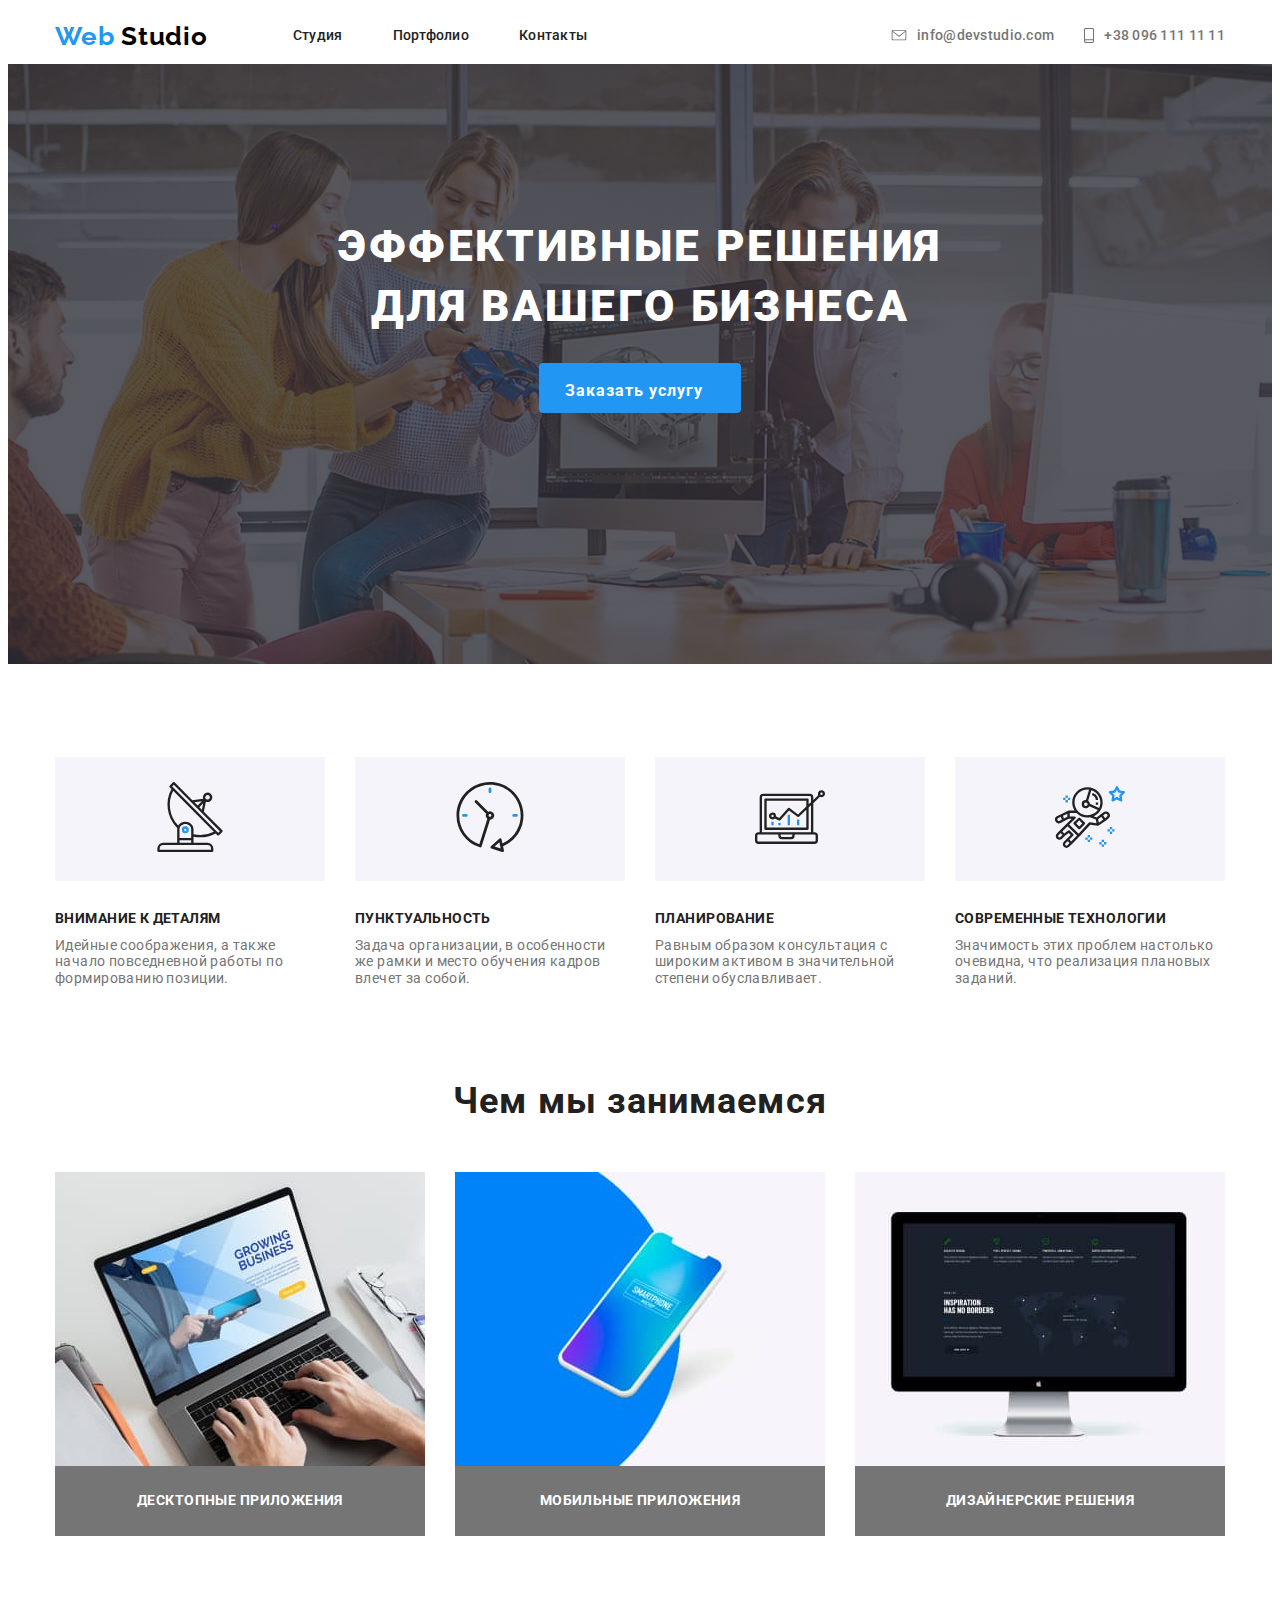
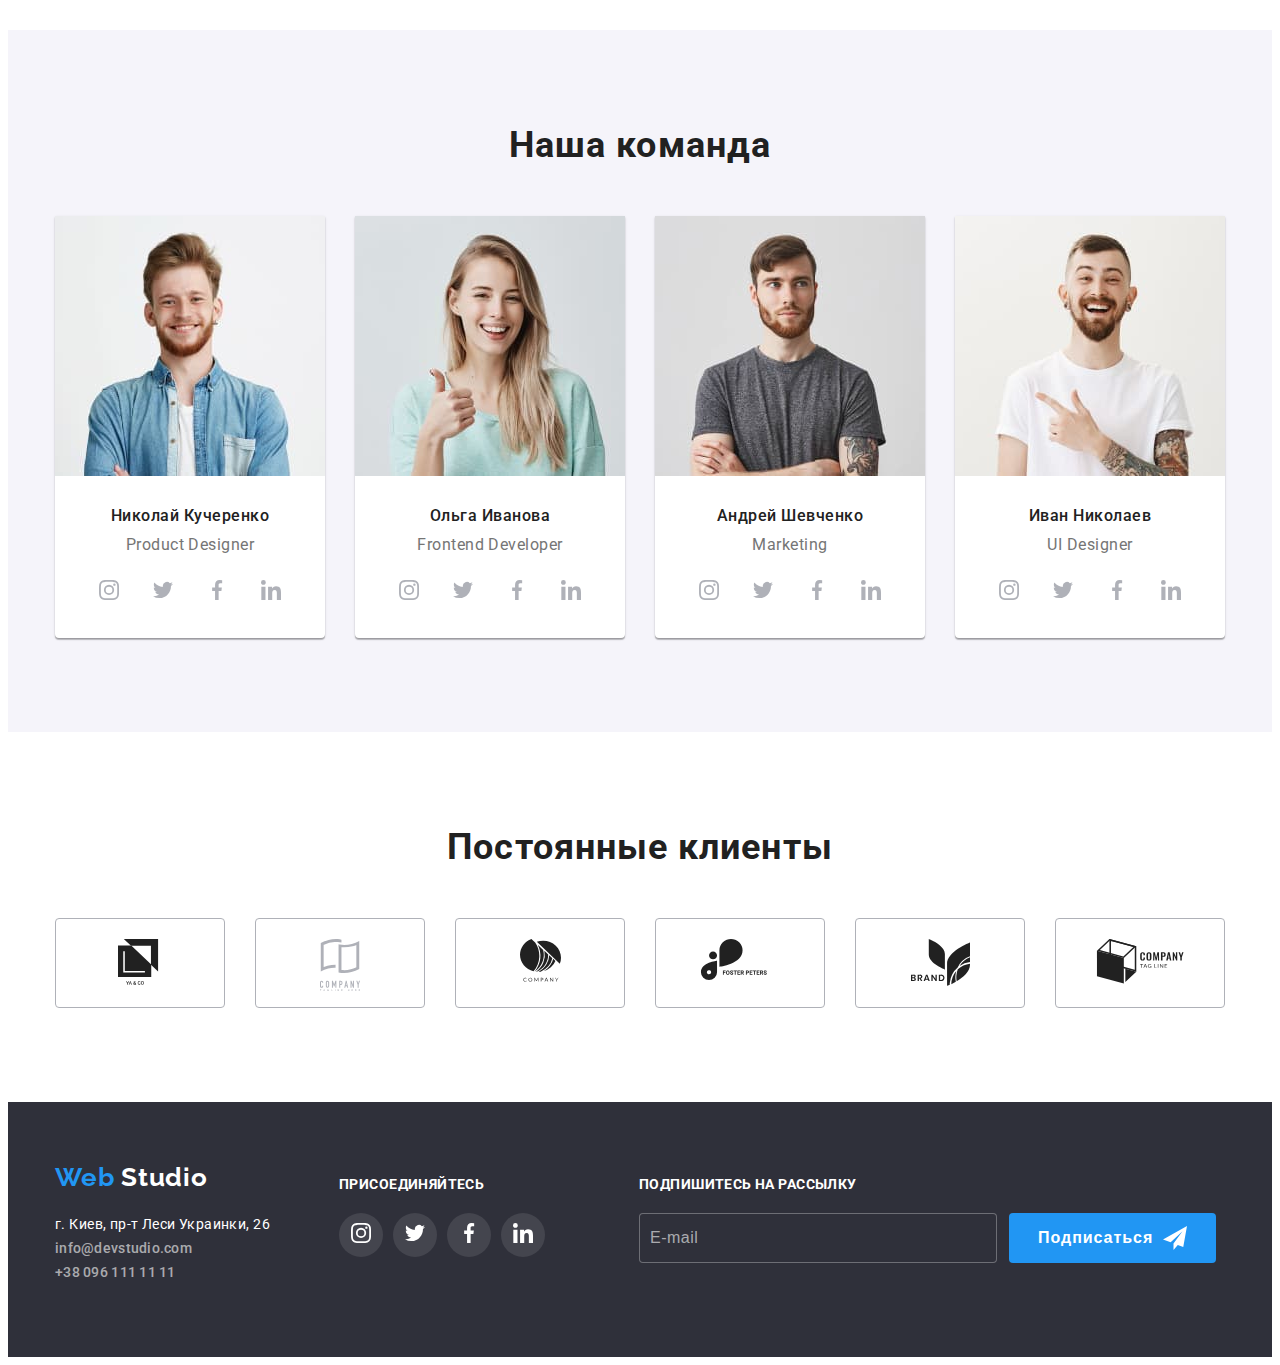
==== index.html @ 774d21b9 "борьба с ховером для ссылок" ====
<!DOCTYPE html>
<html lang="ru">

<head>
  <meta charset="UTF-8">
  <meta name="viewport" content="width=device-width, initial-scale=1.0">
  <title>Web Studio</title>
  <link href="https://fonts.googleapis.com/css2?family=Raleway:wght@700&family=Roboto:wght@400;500;700;900&display=swap"
    rel="stylesheet">
  <link rel="stylesheet" href="./css/styles.css">

</head>

<body>
  <header class="page-heder">
    <div class="container">
      <nav class="main-nav">
        <a href="./index.html" id="logotip" class="logo"><span class="first-word">Web</span> Studio</a>
        <ul class="site-nav list">
          <li class="item"><a href="" class="link">Студия</a></li>
          <li class="item"><a href="./portfolio.html" class="link">Портфолио</a></li>
          <li class="item"><a href="" class="link">Контакты</a></li>
        </ul>

        <address class="contakts">
          <ul class="auth-nav list">
            <li class="item">
              <a href="mailto:info@devstudio.com" target="_blank" rel="noopener" class="link">
                <svg class="icon mail-icon">
                  <use xlink:href="../images/sprite.svg#envelope"></use>
                </svg>
                info@devstudio.com
              </a>
            </li>
            <li class="item">
              <a href="tel:+380961111111" target="_blank" rel="noopener" class="link">
                <svg class="icon tel-icon">
                  <use xlink:href="../images/sprite.svg#smartphone"></use>
                </svg>
                +38 096 111 11 11
              </a>
            </li>
          </ul>
        </address>
      </nav>
    </div>
  </header>

  <main>
    <section class="hero">
      <div class="hero-img">
        <h1 class="hero-title">Эффективные решения <br /> для вашего бизнеса</h1>
        <a href="" class="link">Заказать услугу</a>
      </div>
    </section>

    <section class="advantage">
      <div class="container">
        <h2 hidden>Наши преимущества</h2>
        <ul class="excellence list">
          <li class="item">
            <div class="icone">
              <svg class="icon">
                <use xlink:href="../images/sprite.svg#antenna"></use>
              </svg>
            </div>
            <h3 class="title">Внимание к деталям</h3>
            <p class="text">Идейные соображения, а также начало повседневной работы по формированию позиции.</p>
          </li>
          <li class="item">
            <div class="icone">
              <svg class="icon">
                <use xlink:href="../images/sprite.svg#clock"></use>
              </svg>
            </div>
            <h3 class="title">Пунктуальность</h3>
            <p class="text">Задача организации, в особенности же рамки и место обучения кадров влечет за собой.</p>
          </li>
          <li class="item">
            <div class="icone">
              <svg class="icon">
                <use xlink:href="../images/sprite.svg#diagram"></use>
              </svg>
            </div>
            <h3 class="title">Планирование</h3>
            <p class="text">Равным образом консультация с широким активом в значительной степени обуславливает.</p>
          </li>
          <li class="item">
            <div class="icone">
              <svg class="icon">
                <use xlink:href="../images/sprite.svg#astronaut"></use>
              </svg>
            </div>
            <h3 class="title">Современные технологии</h3>
            <p class="text">Значимость этих проблем настолько очевидна, что реализация плановых заданий.</p>
          </li>
        </ul>
      </div>
    </section>
    <section class="operations">
      <div class="container">
        <h2 class="title">Чем мы занимаемся</h2>
        <ul class="list our-work">
          <li class="item">
            <img src="./images/leptop.jpg" alt="десктоп" width="370">
            <p class="text">Десктопные приложения</p>
          </li>
          <li class="item">
            <img src="./images/smart.jpg" alt="мобильные" width="370">
            <p class="text">Мобильные приложения</p>
          </li>
          <li class="item">
            <img src="./images/PC.jpg" alt="дизайнерские" width="370">
            <p class="text">Дизайнерские решения</p>
          </li>
        </ul>
      </div>
    </section>

    <section class="team">
      <div class="container">
        <h2 class="title">Наша команда</h2>
        <ul class="list our-team">
          <li class="item">
            <div class="container-persons">
              <img src="./images/kucherenko.jpg" alt="Кучеренко" width="270">
              <h3 class="team-persons">Николай Кучеренко</h3>
              <p class="text">Product Designer</p>
              <ul class="list my-link">
                <li class="item">
                  <a href="" target="_blank" rel="noopener" class="link"><svg class="icon instagram">
                <use xlink:href="../images/sprite.svg#instagram"></use>
              </svg></a>
                </li>
                <li class="item">
                  <a href="" target="_blank" rel="noopener" class="link"><svg class="icon twitter">
                <use xlink:href="../images/sprite.svg#twitter"></use>
              </svg></a>
                </li>
                <li class="item">
                  <a href="" target="_blank" rel="noopener" class="link"><svg class="icon facebook">
                <use xlink:href="../images/sprite.svg#facebook"></use>
              </svg></a>
                </li>
                <li class="item">
                  <a href="" target="_blank" rel="noopener" class="link"><svg class="icon linkedin">
                <use xlink:href="../images/sprite.svg#linkedin"></use>
              </svg></a>
                </li>
              </ul>
            </div>
          </li>
          <li class="item">
            <div class="container-persons">
              <img src="./images/ivanova.jpg" alt="Иванова" width="270">
              <h3 class="team-persons">Ольга Иванова</h3>
              <p class="text">Frontend Developer</p>
              <ul class="list my-link">
                <li class="item">
                  <a href="" target="_blank" rel="noopener" class="link"><svg class="icon instagram">
                <use xlink:href="../images/sprite.svg#instagram"></use>
              </svg></a>
                </li>
                <li class="item">
                  <a href="" target="_blank" rel="noopener" class="link"><svg class="icon twitter">
                <use xlink:href="../images/sprite.svg#twitter"></use>
              </svg></a>
                </li>
                <li class="item">
                  <a href="" target="_blank" rel="noopener" class="link"><svg class="icon facebook">
                <use xlink:href="../images/sprite.svg#facebook"></use>
              </svg></a>
                </li>
                <li class="item">
                  <a href="" target="_blank" rel="noopener" class="link"><svg class="icon linkedin">
                <use xlink:href="../images/sprite.svg#linkedin"></use>
              </svg></a>
                </li>
              </ul>
            </div>
          </li>
          <li class="item">
            <div class="container-persons">
              <img src="./images/schevchenko.jpg" alt="Шевченко" width="270">
              <h3 class="team-persons">Андрей Шевченко</h3>
              <p class="text">Marketing</p>
              <ul class="list my-link">
                <li class="item">
                  <a href="" target="_blank" rel="noopener" class="link"><svg class="icon instagram">
                <use xlink:href="../images/sprite.svg#instagram"></use>
              </svg></a>
                </li>
                <li class="item">
                  <a href="" target="_blank" rel="noopener" class="link"><svg class="icon twitter">
                <use xlink:href="../images/sprite.svg#twitter"></use>
              </svg></a>
                </li>
                <li class="item">
                  <a href="" target="_blank" rel="noopener" class="link"><svg class="icon facebook">
                <use xlink:href="../images/sprite.svg#facebook"></use>
              </svg></a>
                </li>
                <li class="item">
                  <a href="" target="_blank" rel="noopener" class="link"><svg class="icon linkedin">
                <use xlink:href="../images/sprite.svg#linkedin"></use>
              </svg></a>
                </li>
              </ul>
            </div>
          </li>
          <li class="item">
            <div class="container-persons">
              <img src="./images/nikolaev.jpg" alt="Николаев" width="270">
              <h3 class="team-persons">Иван Николаев</h3>
              <p class="text">UI Designer</p>
              <ul class="list my-link">
                <li class="item">
                  <a href="" target="_blank" rel="noopener" class="link"><svg class="icon instagram">
                <use xlink:href="../images/sprite.svg#instagram"></use>
              </svg></a>
                </li>
                <li class="item">
                  <a href="" target="_blank" rel="noopener" class="link"><svg class="icon twitter">
                <use xlink:href="../images/sprite.svg#twitter"></use>
              </svg></a>
                </li>
                <li class="item">
                  <a href="" target="_blank" rel="noopener" class="link"><svg class="icon facebook">
                <use xlink:href="../images/sprite.svg#facebook"></use>
              </svg></a>
                </li>
                <li class="item">
                  <a href="" target="_blank" rel="noopener" class="link"><svg class="icon linkedin">
                <use xlink:href="../images/sprite.svg#linkedin"></use>
              </svg></a>
                </li>
              </ul>
            </div>
          </li>
        </ul>
      </div>
    </section>
    <section class="clients">
      <div class="container">
        <h2 class="title">Постоянные клиенты</h2>
        <ul class="list our-clients">
          <li class="item">
            <div class="logo-clients">
              <a href="" class="link"><svg class="icon" width="44px" height="49px">
                  <use xlink:href="../images/sprite.svg#logo1"></use>
                </svg></a>
            </div>
          </li>
          <li class="item"><a href="" class="link clients-link">
            <div class="logo-clients">
              <svg class="icon" width="40px" height="52px">
                  <use xlink:href="../images/sprite.svg#logo2"></use>
                </svg>
            </div></a>
          </li>
          <li class="item">
            <div class="logo-clients">
              <a href="" class="link"><svg class="icon" width="41px" height="43px">
                  <use xlink:href="../images/sprite.svg#logo3"></use>
                </svg></a>
            </div>
          </li>
          <li class="item">
            <div class="logo-clients">
              <a href="" class="link"><svg class="icon" width="80px" height="42px">
                  <use xlink:href="../images/sprite.svg#logo4"></use>
                </svg></a>
            </div>
          </li>
          <li class="item">
            <div class="logo-clients">
              <a href="" class="link"><svg class="icon" width="59px" height="47px">
                  <use xlink:href="../images/sprite.svg#logo5"></use>
                </svg></a>
            </div>
          </li>
          <li class="item">
            <div class="logo-clients">
              <a href="" class="link"><svg class="icon" width="89px" height="45px">
                  <use xlink:href="../images/sprite.svg#logo6"></use>
                </svg></a>
            </div>
          </li>
        </ul>
      </div>
    </section>
  </main>

  <footer class="futer-nav">
    <div class="container main-futr-nav">
      <div class="futer-address">
        <h2 class="futer-logo"><a href="#logotip" class="logo"><span class="first-word">Web</span> Studio</a></h2>
        <address class="contakts">
          <a href="https://goo.gl/maps/Xc64wXDjSddmCVxUA" target="_blank" class="adress">г. Киев, пр-т Леси Украинки, 26
          </a><br>
          <a href="mailto:info@devstudio.com" target="_blank" class="link">info@devstudio.com
          </a><br>
          <a href="tel:+380961111111" target="_blank" class="link">+38 096 111 11 11
          </a>
        </address>
      </div>
      <div class="futer-link">
        <b class="title">Присоединяйтесь</b>
        <ul class="list our-link">
          <li class="item">
            <a href="" target="_blank" rel="noopener" class="link"><svg class="icon instagram">
          <use xlink:href="../images/sprite.svg#instagram"></use>
        </svg></a>
          </li>
          <li class="item">
            <a href="" target="_blank" rel="noopener" class="link"><svg class="icon twitter">
          <use xlink:href="../images/sprite.svg#twitter"></use>
        </svg></a>
          </li>
          <li class="item">
            <a href="" target="_blank" rel="noopener" class="link"><svg class="icon facebook">
          <use xlink:href="../images/sprite.svg#facebook"></use>
        </svg></a>
          </li>
          <li class="item">
            <a href="" target="_blank" rel="noopener" class="link"><svg class="icon linkedin">
          <use xlink:href="../images/sprite.svg#linkedin"></use>
        </svg></a>
          </li>
        </ul>
      </div>
      <div class="foter-account">
        <b class="title">Подпишитесь на рассылку</b>
        <div class="futer-btn">
          <button class="windows">E-mail</button>
          <button class="btn">Подписаться <svg class="icon fly">
            <use xlink:href="../images/sprite.svg#icon"></use>
          </svg></button>
        </div>
      </div>
    </div>
  </footer>

</body>

</html>
---- css/styles.css ----
:root {
  --primary-text-color: #212121;
  --title-text-color: #757575;
  --primary-white-color: #ffffff;
  --accent-color: #2196f3;
  --accent-futer-color: rgba(255, 255, 255, 0.6);
  --logo-color: #000000;
  --beck-btn-portfolio: #f5f4fa;
  --second-border-colo: #afb1b8;
  --portfolio-border-color: #eeeeee;
  --beck-futer-color: #2f303a;
  --hover-color-link: rgba(255, 255, 255, 0.1);
  --futer-borber: rgba(255, 255, 255, 0.3);
}

html {
  box-sizing: border-box;
}

*,
*::before,
*::after {
  box-sizing: inherit;
}

body {
  background-color: var(--primary-white-color);
  color: var(--primary-text-color);

  font-family: "Roboto", sans-serif;
}
.list {
  margin: 0;
  padding: 0;
  list-style: none;
}

.container {
  margin-left: auto;
  margin-right: auto;
  width: 1200px;
  padding-left: 15px;
  padding-right: 15px;
}

.site-nav {
  display: flex;
  margin-left: 85px;
}
.site-nav .item + .item {
  margin-left: 50px;
}
.site-nav .link {
  display: block;
  padding-top: 20px;
  padding-bottom: 20px;
}

.auth-nav {
  display: flex;
}
.auth-nav .link {
  display: flex;
  align-items: center;
}
.contakts {
  margin-left: auto;
}
.auth-nav .item + .item {
  margin-left: 30px;
}
.main-nav {
  display: flex;
  align-items: center;
}

.logo {
  color: var(--logo-color);

  text-decoration: none;
  font-family: Raleway;
  font-weight: 700;
  font-size: 26px;
  line-height: 1.19;
  letter-spacing: 0.03em;
}
.logo .first-word {
  color: var(--accent-color);
}

.list .link,
.team .link {
  color: var(--primary-text-color);

  text-decoration: none;
  font-weight: 500;
  font-size: 14px;
  line-height: 1.14;
  letter-spacing: 0.02em;
}

.logo:hover,
.list .link:hover,
.list .link:focus,
.futer-nav .logo:hover {
  color: var(--accent-color);
}

.contakts .link {
  color: var(--title-text-color);

  text-decoration: none;
  font-style: normal;
  font-weight: 500;
  font-size: 14px;
  line-height: 1.14;
  letter-spacing: 0.02em;
}
.mail-icon {
  width: 16px;
  height: 11px;
  fill: var(--title-text-color);
  margin-right: 10px;
}
.mail-icon:hover {
  fill: var(--accent-color);
}

.tel-icon {
  width: 10px;
  height: 15px;
  fill: var(--title-text-color);
  margin-right: 10px;
}
.tel-icon:hover {
  fill: var(--accent-color);
}

.hero {
  text-align: center;
  margin-top: 0;
  margin-bottom: 93px;
}

.hero-img {
  padding-top: 153px;
  height: 600px;
  max-width: 1600px;
  margin-left: auto;
  margin-right: auto;
  background-color: var(--title-text-color);
  background-image: linear-gradient(
      rgba(47, 48, 58, 0.8),
      rgba(47, 48, 58, 0.8)
    ),
    url("../images/Header.jpg");
  background-size: cover;
  background-repeat: no-repeat;
  background-position: center;
}

.advantage,
.operations,
.team,
.clients {
  margin-top: 0;
  margin-bottom: 94px;
}
.hero-title {
  margin-top: 0px;
  margin-bottom: 26px;

  color: var(--primary-white-color);

  font-weight: 900;
  font-size: 44px;
  line-height: 1.36;

  letter-spacing: 0.06em;
  text-transform: uppercase;
}

.hero .link {
  display: inline-block;
  border-radius: 4px;
  padding: 13px 38px 7px 26px;
  min-width: 200px;

  color: var(--primary-white-color);
  background-color: var(--accent-color);

  text-decoration: none;
  font-weight: 700;
  font-size: 16px;
  line-height: 1.87;
  letter-spacing: 0.06em;
}
.excellence {
  display: flex;
}

.excellence .item + .item {
  margin-left: 30px;
}

.icone {
  display: inline-block;
  padding: 25px 100px;
  width: 270px;
  background-color: var(--beck-btn-portfolio);
  margin-bottom: 30px;
}
.icone .icon {
  width: 70px;
  height: 70px;
}
.advantage .title,
.futer-link .title,
.foter-account .title {
  font-weight: 700;
  font-size: 14px;
  line-height: 1.14;
  letter-spacing: 0.03em;
  text-transform: uppercase;
  margin-top: 0;
  margin-bottom: 10px;
}

.advantage .text {
  color: var(--title-text-color);

  font-weight: 400;
  font-size: 14px;
  line-height: 1.17;
  letter-spacing: 0.03em;
  margin: 0;
}

.operations .title,
.team .title,
.clients .title {
  font-weight: 700;
  font-size: 36px;
  line-height: 1.17;
  text-align: center;
  letter-spacing: 0.03em;
  margin-top: 0;
  margin-bottom: 50px;
}
img {
  display: block;
}
.our-work {
  display: flex;
}
.our-work .item + .item {
  margin-left: 30px;
}
.our-team {
  display: flex;
}
.our-team .item + .item {
  margin-left: 30px;
}
.my-link .item + .item {
  margin-left: 10px;
}
.my-link {
  display: flex;
  justify-content: space-between;
}

.operations .text {
  margin: 0;
  width: 370px;
  padding-top: 27px;
  padding-bottom: 27px;
  text-align: center;

  color: var(--primary-white-color);
  background-color: var(--title-text-color);

  font-weight: 700;
  font-size: 14px;
  line-height: 1.14;
  letter-spacing: 0.03em;
  text-transform: uppercase;
}

.team {
  background-color: var(--beck-btn-portfolio);
}
.team .container {
  padding-top: 94px;
  padding-bottom: 94px;
}

.container-persons {
  width: 270px;
  text-align: center;
  padding-bottom: 24px;
  background-color: var(--primary-white-color);
  border-radius: 0px 0px 4px 4px;
  box-shadow: 0px 1px 3px rgba(0, 0, 0, 0.12), 0px 1px 1px rgba(0, 0, 0, 0.14),
    0px 2px 1px rgba(0, 0, 0, 0.2);
}

.team-persons {
  font-weight: 500;
  font-size: 16px;
  line-height: 1.19;
  letter-spacing: 0.03em;
  margin-top: 30px;
  margin-bottom: 10px;
}

.container-persons .list {
  width: 206px;
  margin-right: 32px;
  margin-left: 32px;
}

.team .text {
  margin-top: 0;
  margin-bottom: 16px;
  color: var(--title-text-color);

  font-weight: 400;
  font-size: 16px;
  line-height: 1.19;
  letter-spacing: 0.03em;
}

.my-link .item {
  display: flex;
  justify-content: center;
  align-items: center;
  width: 44px;
  height: 44px;
  border-radius: 50%;
  
}
.my-link .link {

  color: var(--second-border-colo);
}
.my-link .icon {
  width: 20px;
  height: 20px;
  fill: currentColor;
}
.my-link .icon:hover {
  fill: var(--primary-white-color);
}
.my-link .item:hover {
  background-color: var(--accent-color);
}

.futer-link .link:hover {
  background-color: var(--accent-color);
}

.our-clients {
  display: flex;
  align-items: stretch;
}
.our-clients .item + .item {
  margin-left: 30px;
}

.logo-clients {
  padding-top: 20px;
  width: 170px;
  height: 90px;
  text-align: center;
  border-radius: 4px;
  border: 1px solid var(--second-border-colo);
  box-sizing: border-box;
  color: var(--second-border-colo);
}

.logo-clients .icon {
  fill: currentColor;
}

.clients-link:hover {
  border-color: var(--accent-color);
  fill: var(--accent-color);
}
.logo-clients .icon:hover {
  fill: var(--accent-color);
}

.main-futr-nav {
  display: flex;
}

.futer-nav {
  background-color: var(--beck-futer-color);
  color: var(--primary-white-color);
}
.futer-nav .logo,
.futer-nav .adress {
  color: var(--primary-white-color);
  text-decoration: none;
}

.futer-address {
  padding-top: 60px;
  padding-bottom: 60px;
}
.futer-logo {
  margin-top: 0;
  margin-bottom: 20px;
}

.futer-nav .link {
  color: var(--accent-futer-color);
}

.futer-nav .contakts {
  font-style: normal;
  font-weight: 400;
  font-size: 14px;
  line-height: 1.71;
  letter-spacing: 0.03em;
}

.futer-link {
  padding-top: 72px;
  padding-bottom: 100px;
  margin-right: 94px;
  margin-left: 69px;
}
.foter-account {
  padding-top: 72px;
  padding-bottom: 94px;
}

.futer-link .list {
  width: 206px;
}

/* .futer-link .link {
  text-decoration: none;
} */
.our-link .icon {
  width: 20px;
  height: 20px;
  fill: var(--primary-white-color);
}

.our-link .item {
  display: flex;
  justify-content: center;
  align-items: center;
  width: 44px;
  height: 44px;
  border-radius: 50%;
  background-color: var(--hover-color-link);
}
.our-link {
  display: flex;
  justify-content: space-between;
  margin-top: 20px;
}
.our-link .item:hover {
  background-color: var(--accent-color);
}

.futer-btn {
  display: flex;
  margin-top: 20px;
  flex-direction: row;
}
.windows {
  width: 358px;
  height: 50px;
  border-radius: 4px;
  text-align: left;
  padding-left: 10px;
  padding-top: 14px;
  padding-bottom: 14px;
  margin-right: 12px;
  border: 1px solid var(--futer-borber);
  box-sizing: border-box;
  font-weight: 400;
  font-size: 16px;
  line-height: 1.25;
  letter-spacing: 0.03em;
  background-color: var(--beck-futer-color);
  color: var(--accent-futer-color);
}
.fly {
  width: 24px;
  height: 24px;
  fill: var(--primary-white-color);
  margin-left: 10px;
}
.btn {
  display: flex;
  align-items: center;
  min-width: 200px;
  height: 50px;
  border-radius: 4px;
  padding: 10px 29px;
  border: none;
  color: var(--primary-white-color);
  background-color: var(--accent-color);

  font-weight: 700;
  font-size: 16px;
  line-height: 1.87;
  letter-spacing: 0.06em;
}

/* Portfolio */
.list .current {
  color: var(--accent-color);
}

.btn-portfolio {
  border-radius: 4px;
  border-color: transparent;
  padding: 6px 22px;
  color: var(--primary-text-color);
  background-color: var(--beck-btn-portfolio);

  font-weight: 500;
  font-size: 16px;
  line-height: 1.63;
  text-align: center;
  letter-spacing: 0.03em;
}
.portfolio-nav {
  display: flex;
  justify-content: center;
}
.portfolio-nav .item + .item {
  margin-left: 8px;
}

.btn-portfolio:hover,
.btn-portfolio:focus {
  color: var(--primary-white-color);
  background-color: var(--accent-color);
}

.portfolio .link {
  text-decoration: none;
}
.filter {
  margin-top: 93px;
  margin-bottom: 50px;
}

.flex-list {
  display: flex;
  flex-wrap: wrap;
  margin-bottom: 94px;
}

.flex-list .item {
  width: 370px;
  margin-right: 30px;
  margin-bottom: 30px;
  border: 1px solid var(--portfolio-border-color);
}
.flex-list .item:nth-child(3n) {
  margin-right: 0;
  margin-bottom: 30px;
}
.flex-list .item:nth-last-child(-n + 3) {
  margin-bottom: 0;
}

.portfolio .title {
  margin-top: 0;
  margin-bottom: 4px;
  margin-left: 24px;
  color: var(--primary-text-color);

  font-weight: 700;
  font-size: 18px;
  line-height: 2;
  letter-spacing: 0.06em;
}
.portfolio .desc {
  margin-top: 0;
  margin-bottom: 20px;
  margin-left: 24px;
  color: var(--title-text-color);

  font-weight: 400;
  font-size: 16px;
  line-height: 1.87;
  letter-spacing: 0.03em;
}
.portfolio .text {
  color: var(--primary-white-color);
  background-color: var(--beck-link-portfolio);

  font-weight: 400;
  font-size: 18px;
  line-height: 1.56;
  letter-spacing: 0.03em;
}
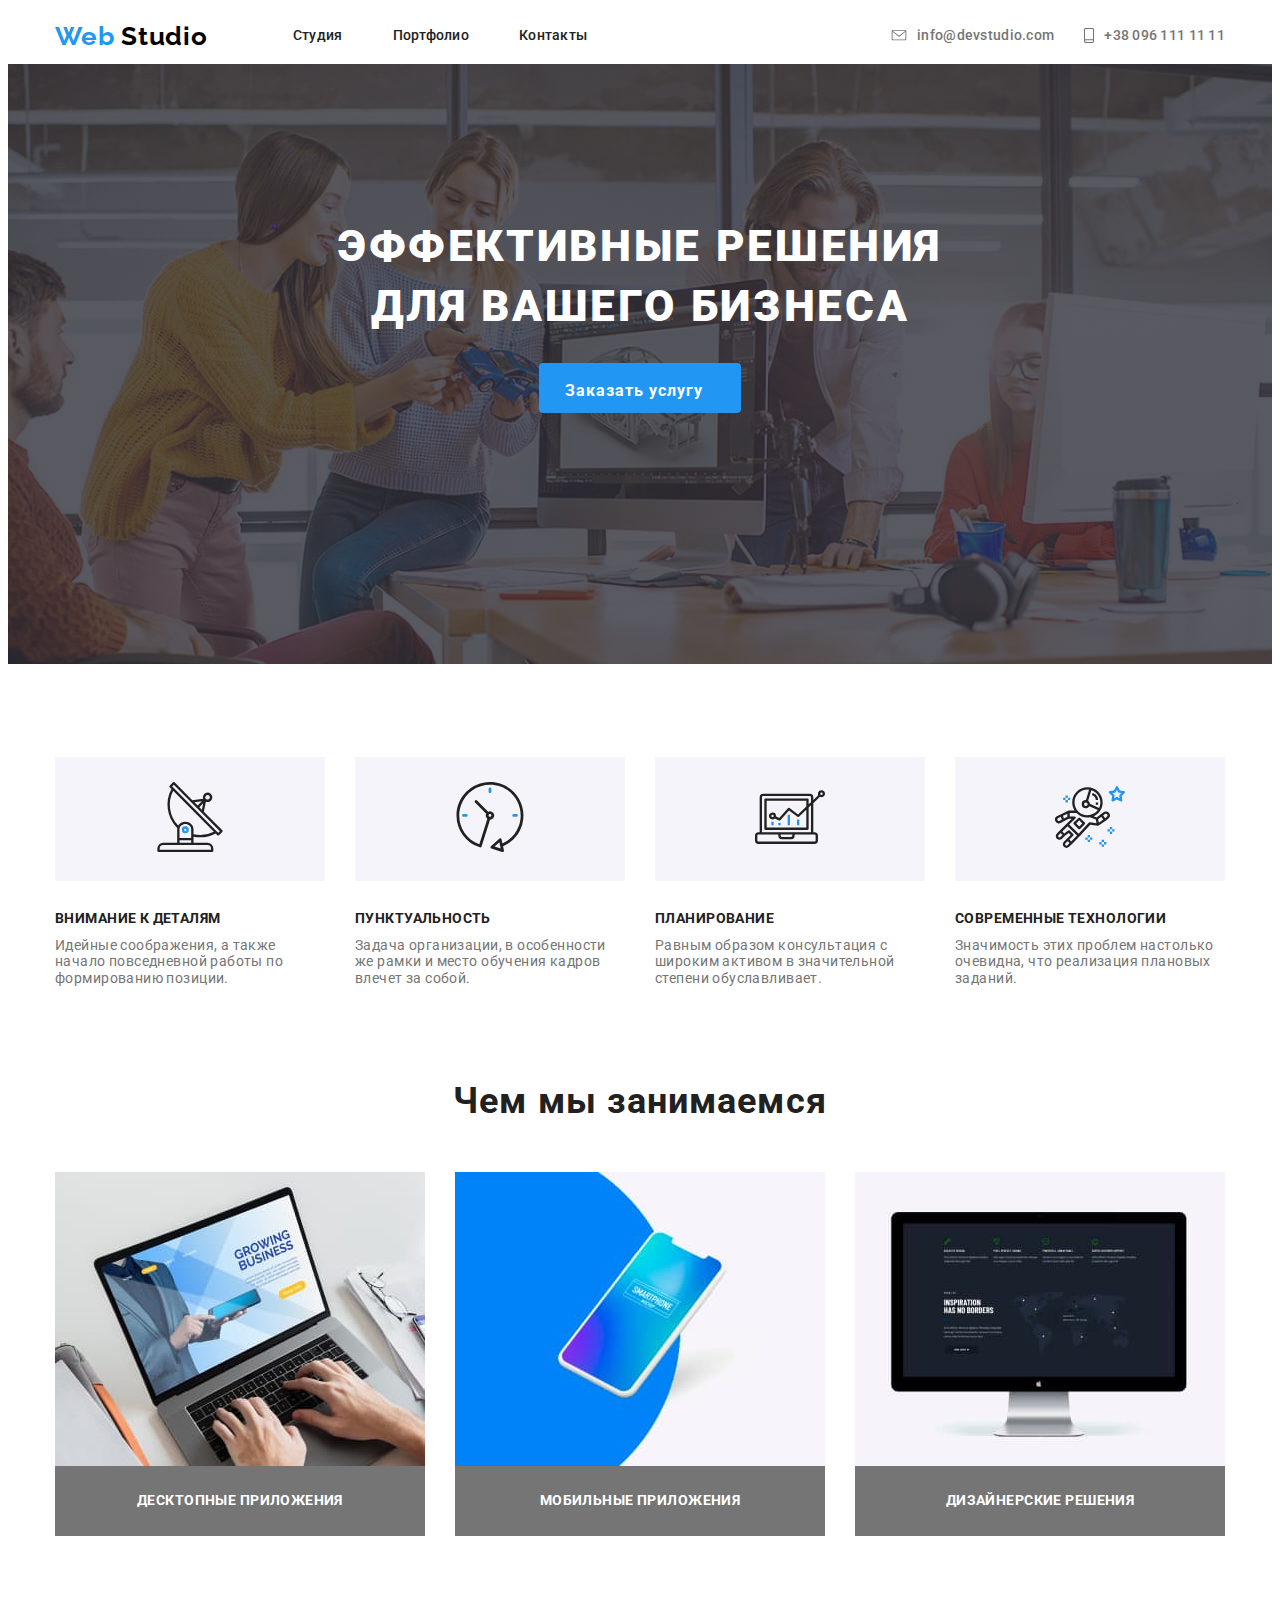
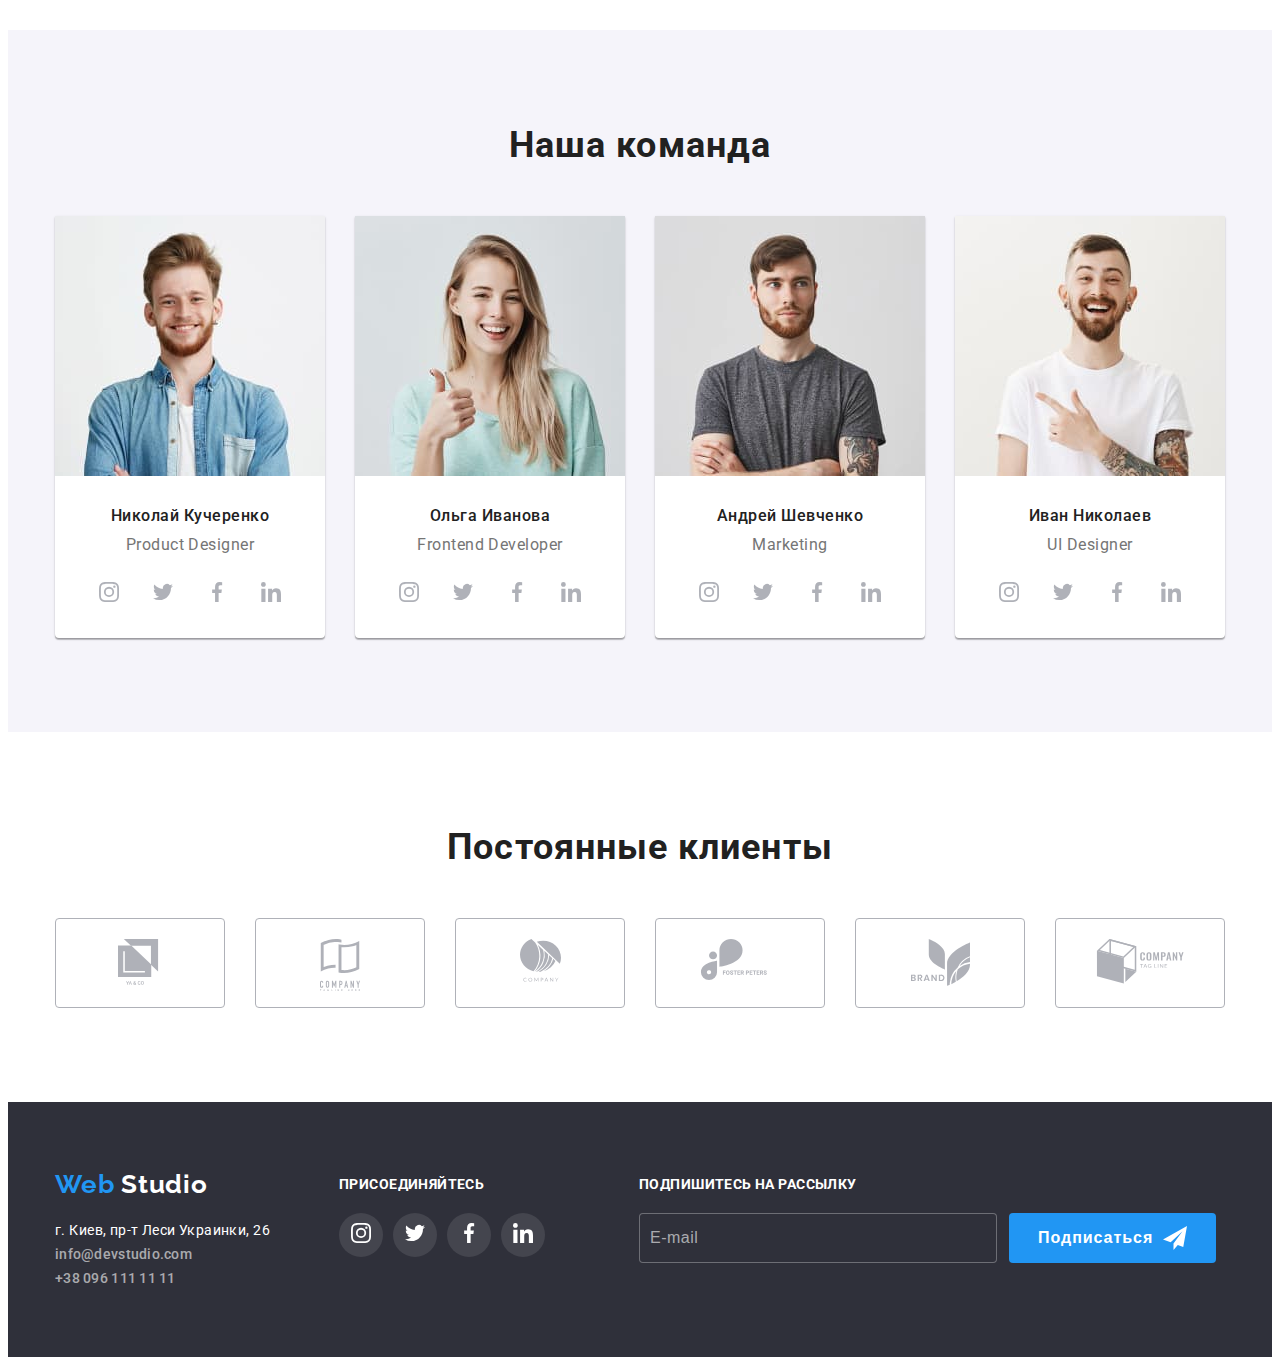
==== commit e24b2235: "закончил с ховерами на ссылках" ====
--- a/index.html
+++ b/index.html
@@ -128,24 +128,28 @@
               <p class="text">Product Designer</p>
               <ul class="list my-link">
                 <li class="item">
-                  <a href="" target="_blank" rel="noopener" class="link"><svg class="icon instagram">
-                <use xlink:href="../images/sprite.svg#instagram"></use>
-              </svg></a>
-                </li>
-                <li class="item">
-                  <a href="" target="_blank" rel="noopener" class="link"><svg class="icon twitter">
-                <use xlink:href="../images/sprite.svg#twitter"></use>
-              </svg></a>
-                </li>
-                <li class="item">
-                  <a href="" target="_blank" rel="noopener" class="link"><svg class="icon facebook">
-                <use xlink:href="../images/sprite.svg#facebook"></use>
-              </svg></a>
-                </li>
-                <li class="item">
-                  <a href="" target="_blank" rel="noopener" class="link"><svg class="icon linkedin">
-                <use xlink:href="../images/sprite.svg#linkedin"></use>
-              </svg></a>
+                  <a href="" target="_blank" rel="noopener" class="link"><span class=visually-hidden>instagram</span>
+                    <svg class="icon instagram">
+                      <use xlink:href="../images/sprite.svg#instagram"></use>
+                    </svg></a>
+                </li>
+                <li class="item">
+                  <a href="" target="_blank" rel="noopener" class="link"><span class=visually-hidden>twitter</span>
+                    <svg class="icon twitter">
+                      <use xlink:href="../images/sprite.svg#twitter"></use>
+                    </svg></a>
+                </li>
+                <li class="item">
+                  <a href="" target="_blank" rel="noopener" class="link"><span class=visually-hidden>facebook</span><svg
+                      class="icon facebook">
+                      <use xlink:href="../images/sprite.svg#facebook"></use>
+                    </svg></a>
+                </li>
+                <li class="item">
+                  <a href="" target="_blank" rel="noopener" class="link"><span class=visually-hidden>linkedin</span><svg
+                      class="icon linkedin">
+                      <use xlink:href="../images/sprite.svg#linkedin"></use>
+                    </svg></a>
                 </li>
               </ul>
             </div>
@@ -157,24 +161,28 @@
               <p class="text">Frontend Developer</p>
               <ul class="list my-link">
                 <li class="item">
-                  <a href="" target="_blank" rel="noopener" class="link"><svg class="icon instagram">
-                <use xlink:href="../images/sprite.svg#instagram"></use>
-              </svg></a>
-                </li>
-                <li class="item">
-                  <a href="" target="_blank" rel="noopener" class="link"><svg class="icon twitter">
-                <use xlink:href="../images/sprite.svg#twitter"></use>
-              </svg></a>
-                </li>
-                <li class="item">
-                  <a href="" target="_blank" rel="noopener" class="link"><svg class="icon facebook">
-                <use xlink:href="../images/sprite.svg#facebook"></use>
-              </svg></a>
-                </li>
-                <li class="item">
-                  <a href="" target="_blank" rel="noopener" class="link"><svg class="icon linkedin">
-                <use xlink:href="../images/sprite.svg#linkedin"></use>
-              </svg></a>
+                  <a href="" target="_blank" rel="noopener" class="link"><span
+                      class=visually-hidden>instagram</span><svg class="icon instagram">
+                      <use xlink:href="../images/sprite.svg#instagram"></use>
+                    </svg></a>
+                </li>
+                <li class="item">
+                  <a href="" target="_blank" rel="noopener" class="link"><span class=visually-hidden>twitter</span><svg
+                      class="icon twitter">
+                      <use xlink:href="../images/sprite.svg#twitter"></use>
+                    </svg></a>
+                </li>
+                <li class="item">
+                  <a href="" target="_blank" rel="noopener" class="link"><span class=visually-hidden>facebook</span><svg
+                      class="icon facebook">
+                      <use xlink:href="../images/sprite.svg#facebook"></use>
+                    </svg></a>
+                </li>
+                <li class="item">
+                  <a href="" target="_blank" rel="noopener" class="link"><span class=visually-hidden>linkedin</span><svg
+                      class="icon linkedin">
+                      <use xlink:href="../images/sprite.svg#linkedin"></use>
+                    </svg></a>
                 </li>
               </ul>
             </div>
@@ -186,24 +194,28 @@
               <p class="text">Marketing</p>
               <ul class="list my-link">
                 <li class="item">
-                  <a href="" target="_blank" rel="noopener" class="link"><svg class="icon instagram">
-                <use xlink:href="../images/sprite.svg#instagram"></use>
-              </svg></a>
-                </li>
-                <li class="item">
-                  <a href="" target="_blank" rel="noopener" class="link"><svg class="icon twitter">
-                <use xlink:href="../images/sprite.svg#twitter"></use>
-              </svg></a>
-                </li>
-                <li class="item">
-                  <a href="" target="_blank" rel="noopener" class="link"><svg class="icon facebook">
-                <use xlink:href="../images/sprite.svg#facebook"></use>
-              </svg></a>
-                </li>
-                <li class="item">
-                  <a href="" target="_blank" rel="noopener" class="link"><svg class="icon linkedin">
-                <use xlink:href="../images/sprite.svg#linkedin"></use>
-              </svg></a>
+                  <a href="" target="_blank" rel="noopener" class="link"><span
+                      class=visually-hidden>instagram</span><svg class="icon instagram">
+                      <use xlink:href="../images/sprite.svg#instagram"></use>
+                    </svg></a>
+                </li>
+                <li class="item">
+                  <a href="" target="_blank" rel="noopener" class="link"><span class=visually-hidden>twitter</span><svg
+                      class="icon twitter">
+                      <use xlink:href="../images/sprite.svg#twitter"></use>
+                    </svg></a>
+                </li>
+                <li class="item">
+                  <a href="" target="_blank" rel="noopener" class="link"><span class=visually-hidden>facebook</span><svg
+                      class="icon facebook">
+                      <use xlink:href="../images/sprite.svg#facebook"></use>
+                    </svg></a>
+                </li>
+                <li class="item">
+                  <a href="" target="_blank" rel="noopener" class="link"><span class=visually-hidden>linkedin</span><svg
+                      class="icon linkedin">
+                      <use xlink:href="../images/sprite.svg#linkedin"></use>
+                    </svg></a>
                 </li>
               </ul>
             </div>
@@ -215,24 +227,28 @@
               <p class="text">UI Designer</p>
               <ul class="list my-link">
                 <li class="item">
-                  <a href="" target="_blank" rel="noopener" class="link"><svg class="icon instagram">
-                <use xlink:href="../images/sprite.svg#instagram"></use>
-              </svg></a>
-                </li>
-                <li class="item">
-                  <a href="" target="_blank" rel="noopener" class="link"><svg class="icon twitter">
-                <use xlink:href="../images/sprite.svg#twitter"></use>
-              </svg></a>
-                </li>
-                <li class="item">
-                  <a href="" target="_blank" rel="noopener" class="link"><svg class="icon facebook">
-                <use xlink:href="../images/sprite.svg#facebook"></use>
-              </svg></a>
-                </li>
-                <li class="item">
-                  <a href="" target="_blank" rel="noopener" class="link"><svg class="icon linkedin">
-                <use xlink:href="../images/sprite.svg#linkedin"></use>
-              </svg></a>
+                  <a href="" target="_blank" rel="noopener" class="link"><span
+                      class=visually-hidden>instagram</span><svg class="icon instagram">
+                      <use xlink:href="../images/sprite.svg#instagram"></use>
+                    </svg></a>
+                </li>
+                <li class="item">
+                  <a href="" target="_blank" rel="noopener" class="link"><span class=visually-hidden>twitter</span><svg
+                      class="icon twitter">
+                      <use xlink:href="../images/sprite.svg#twitter"></use>
+                    </svg></a>
+                </li>
+                <li class="item">
+                  <a href="" target="_blank" rel="noopener" class="link"><span class=visually-hidden>facebook</span><svg
+                      class="icon facebook">
+                      <use xlink:href="../images/sprite.svg#facebook"></use>
+                    </svg></a>
+                </li>
+                <li class="item">
+                  <a href="" target="_blank" rel="noopener" class="link"><span class=visually-hidden>linkedin</span><svg
+                      class="icon linkedin">
+                      <use xlink:href="../images/sprite.svg#linkedin"></use>
+                    </svg></a>
                 </li>
               </ul>
             </div>
@@ -245,46 +261,46 @@
         <h2 class="title">Постоянные клиенты</h2>
         <ul class="list our-clients">
           <li class="item">
-            <div class="logo-clients">
-              <a href="" class="link"><svg class="icon" width="44px" height="49px">
-                  <use xlink:href="../images/sprite.svg#logo1"></use>
-                </svg></a>
-            </div>
+            <a href="" class="link clients-link">
+              <span class=visually-hidden>logo1</span>
+              <svg class="icon" width="44px" height="49px">
+                <use xlink:href="../images/sprite.svg#logo1"></use>
+              </svg>
+            </a>
+          </li>
+          <li class="item">
+            <a href="" class="link clients-link">
+              <span class=visually-hidden>logo2</span>
+              <svg class="icon" width="40px" height="52px">
+                <use xlink:href="../images/sprite.svg#logo2"></use>
+              </svg>
+            </a>
+          </li>
+          <li class="item">
+            <a href="" class="link clients-link">
+              <span class=visually-hidden>logo3</span>
+              <svg class="icon" width="41px" height="43px">
+                <use xlink:href="../images/sprite.svg#logo3"></use>
+              </svg>
+            </a>
           </li>
           <li class="item"><a href="" class="link clients-link">
-            <div class="logo-clients">
-              <svg class="icon" width="40px" height="52px">
-                  <use xlink:href="../images/sprite.svg#logo2"></use>
-                </svg>
-            </div></a>
-          </li>
-          <li class="item">
-            <div class="logo-clients">
-              <a href="" class="link"><svg class="icon" width="41px" height="43px">
-                  <use xlink:href="../images/sprite.svg#logo3"></use>
-                </svg></a>
-            </div>
-          </li>
-          <li class="item">
-            <div class="logo-clients">
-              <a href="" class="link"><svg class="icon" width="80px" height="42px">
-                  <use xlink:href="../images/sprite.svg#logo4"></use>
-                </svg></a>
-            </div>
-          </li>
-          <li class="item">
-            <div class="logo-clients">
-              <a href="" class="link"><svg class="icon" width="59px" height="47px">
-                  <use xlink:href="../images/sprite.svg#logo5"></use>
-                </svg></a>
-            </div>
-          </li>
-          <li class="item">
-            <div class="logo-clients">
-              <a href="" class="link"><svg class="icon" width="89px" height="45px">
-                  <use xlink:href="../images/sprite.svg#logo6"></use>
-                </svg></a>
-            </div>
+              <span class=visually-hidden>logo4</span><svg class="icon" width="80px" height="42px">
+                <use xlink:href="../images/sprite.svg#logo4"></use>
+              </svg>
+            </a>
+          </li>
+          <li class="item"><a href="" class="link clients-link">
+              <span class=visually-hidden>logo5</span><svg class="icon" width="59px" height="47px">
+                <use xlink:href="../images/sprite.svg#logo5"></use>
+              </svg>
+            </a>
+          </li>
+          <li class="item"><a href="" class="link clients-link">
+              <span class=visually-hidden>logo6</span><svg class="icon" width="89px" height="45px">
+                <use xlink:href="../images/sprite.svg#logo6"></use>
+              </svg>
+            </a>
           </li>
         </ul>
       </div>
@@ -308,24 +324,28 @@
         <b class="title">Присоединяйтесь</b>
         <ul class="list our-link">
           <li class="item">
-            <a href="" target="_blank" rel="noopener" class="link"><svg class="icon instagram">
-          <use xlink:href="../images/sprite.svg#instagram"></use>
-        </svg></a>
-          </li>
-          <li class="item">
-            <a href="" target="_blank" rel="noopener" class="link"><svg class="icon twitter">
-          <use xlink:href="../images/sprite.svg#twitter"></use>
-        </svg></a>
-          </li>
-          <li class="item">
-            <a href="" target="_blank" rel="noopener" class="link"><svg class="icon facebook">
-          <use xlink:href="../images/sprite.svg#facebook"></use>
-        </svg></a>
-          </li>
-          <li class="item">
-            <a href="" target="_blank" rel="noopener" class="link"><svg class="icon linkedin">
-          <use xlink:href="../images/sprite.svg#linkedin"></use>
-        </svg></a>
+            <a href="" target="_blank" rel="noopener" class="link"><span class=visually-hidden>instagram</span><svg
+                class="icon instagram">
+                <use xlink:href="../images/sprite.svg#instagram"></use>
+              </svg></a>
+          </li>
+          <li class="item">
+            <a href="" target="_blank" rel="noopener" class="link"><span class=visually-hidden>twitter</span><svg
+                class="icon twitter">
+                <use xlink:href="../images/sprite.svg#twitter"></use>
+              </svg></a>
+          </li>
+          <li class="item">
+            <a href="" target="_blank" rel="noopener" class="link"><span class=visually-hidden>facebook</span><svg
+                class="icon facebook">
+                <use xlink:href="../images/sprite.svg#facebook"></use>
+              </svg></a>
+          </li>
+          <li class="item">
+            <a href="" target="_blank" rel="noopener" class="link"><span class=visually-hidden>linkedin</span><svg
+                class="icon linkedin">
+                <use xlink:href="../images/sprite.svg#linkedin"></use>
+              </svg></a>
           </li>
         </ul>
       </div>
@@ -334,8 +354,8 @@
         <div class="futer-btn">
           <button class="windows">E-mail</button>
           <button class="btn">Подписаться <svg class="icon fly">
-            <use xlink:href="../images/sprite.svg#icon"></use>
-          </svg></button>
+              <use xlink:href="../images/sprite.svg#icon"></use>
+            </svg></button>
         </div>
       </div>
     </div>
--- a/css/styles.css
+++ b/css/styles.css
@@ -29,6 +29,19 @@
 
   font-family: "Roboto", sans-serif;
 }
+img {
+  display: block;
+}
+.visually-hidden {
+  position: absolute;
+  width: 1px;
+  height: 1px;
+  margin: -1px;
+  border: 0;
+  padding: 0;
+  clip: rect(0 0 0 0);
+  overflow: hidden;
+}
 .list {
   margin: 0;
   padding: 0;
@@ -41,6 +54,7 @@
   width: 1200px;
   padding-left: 15px;
   padding-right: 15px;
+  align-items: center;
 }
 
 .site-nav {
@@ -58,6 +72,7 @@
 
 .auth-nav {
   display: flex;
+
 }
 .auth-nav .link {
   display: flex;
@@ -119,22 +134,18 @@
 .mail-icon {
   width: 16px;
   height: 11px;
-  fill: var(--title-text-color);
+  fill: currentColor;
   margin-right: 10px;
 }
-.mail-icon:hover {
-  fill: var(--accent-color);
-}
+
 
 .tel-icon {
   width: 10px;
   height: 15px;
-  fill: var(--title-text-color);
+  fill: currentColor;
   margin-right: 10px;
 }
-.tel-icon:hover {
-  fill: var(--accent-color);
-}
+
 
 .hero {
   text-align: center;
@@ -142,7 +153,7 @@
   margin-bottom: 93px;
 }
 
-.hero-img {
+.hero {
   padding-top: 153px;
   height: 600px;
   max-width: 1600px;
@@ -247,9 +258,7 @@
   margin-top: 0;
   margin-bottom: 50px;
 }
-img {
-  display: block;
-}
+
 .our-work {
   display: flex;
 }
@@ -331,30 +340,25 @@
   letter-spacing: 0.03em;
 }
 
-.my-link .item {
+.team .link {
+  color: var(--second-border-colo);
   display: flex;
   justify-content: center;
   align-items: center;
   width: 44px;
   height: 44px;
   border-radius: 50%;
-  
-}
-.my-link .link {
-
-  color: var(--second-border-colo);
-}
-.my-link .icon {
+}
+.team .icon {
   width: 20px;
   height: 20px;
   fill: currentColor;
 }
-.my-link .icon:hover {
-  fill: var(--primary-white-color);
-}
-.my-link .item:hover {
+.team .link:hover {
+  color: var(--primary-white-color);
   background-color: var(--accent-color);
 }
+
 
 .futer-link .link:hover {
   background-color: var(--accent-color);
@@ -368,7 +372,9 @@
   margin-left: 30px;
 }
 
-.logo-clients {
+.clients-link {
+  display: flex;
+  justify-content:center;
   padding-top: 20px;
   width: 170px;
   height: 90px;
@@ -376,20 +382,15 @@
   border-radius: 4px;
   border: 1px solid var(--second-border-colo);
   box-sizing: border-box;
-  color: var(--second-border-colo);
-}
-
-.logo-clients .icon {
-  fill: currentColor;
-}
+  fill: var(--second-border-colo);
+}
+
 
 .clients-link:hover {
   border-color: var(--accent-color);
   fill: var(--accent-color);
 }
-.logo-clients .icon:hover {
-  fill: var(--accent-color);
-}
+
 
 .main-futr-nav {
   display: flex;
@@ -441,9 +442,6 @@
   width: 206px;
 }
 
-/* .futer-link .link {
-  text-decoration: none;
-} */
 .our-link .icon {
   width: 20px;
   height: 20px;
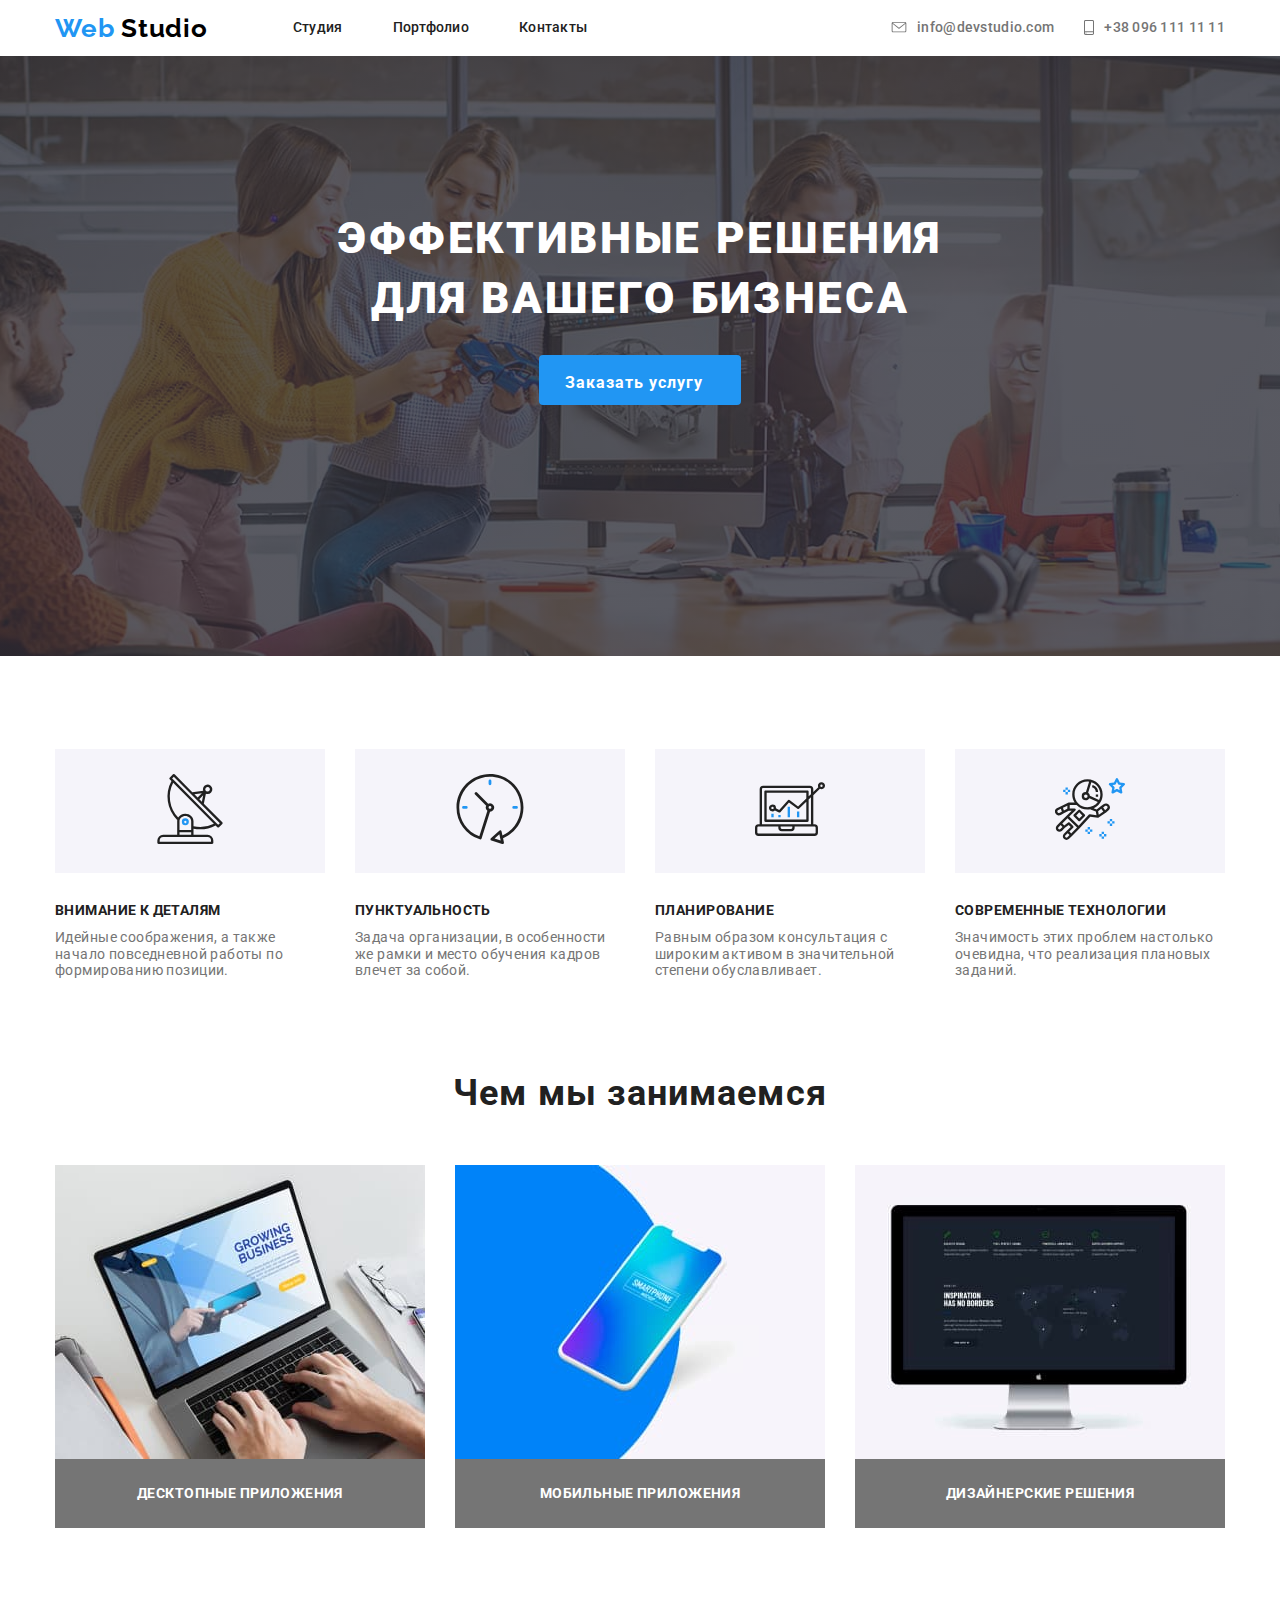
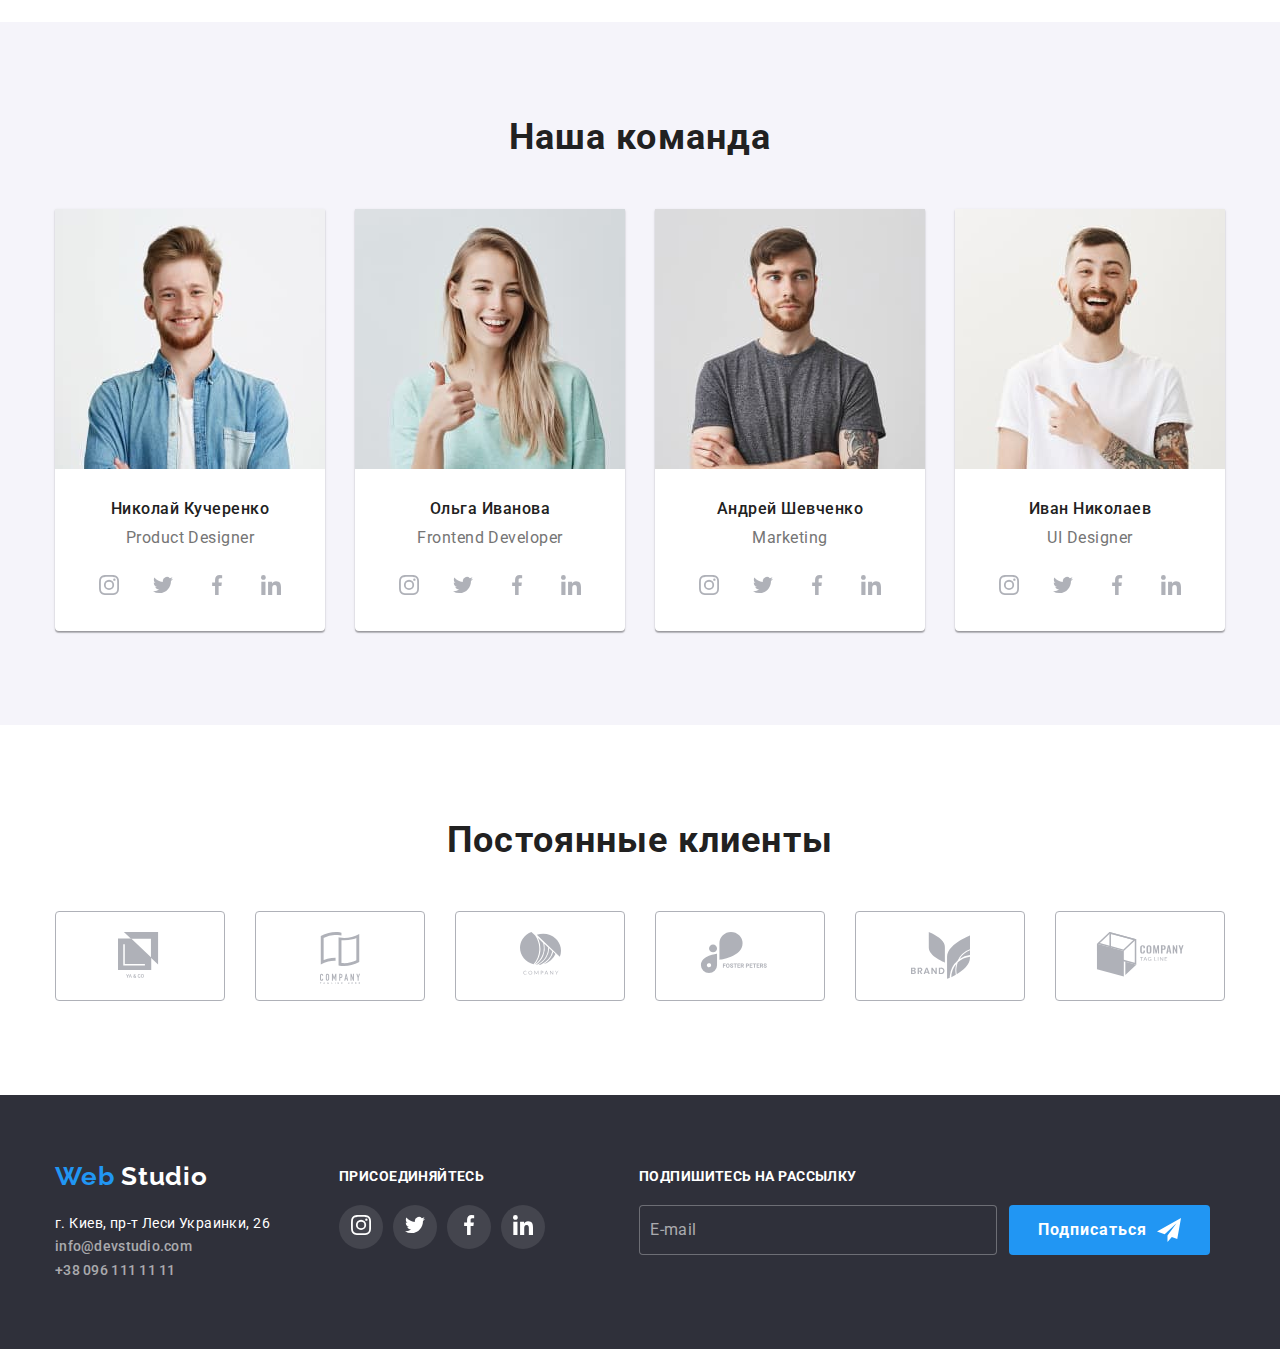
==== commit 596107dc: "нормалайз родключил" ====
--- a/index.html
+++ b/index.html
@@ -7,6 +7,7 @@
   <title>Web Studio</title>
   <link href="https://fonts.googleapis.com/css2?family=Raleway:wght@700&family=Roboto:wght@400;500;700;900&display=swap"
     rel="stylesheet">
+    <link rel="stylesheet" href="./css/modern-normalize.css">
   <link rel="stylesheet" href="./css/styles.css">
 
 </head>
@@ -27,7 +28,7 @@
             <li class="item">
               <a href="mailto:info@devstudio.com" target="_blank" rel="noopener" class="link">
                 <svg class="icon mail-icon">
-                  <use xlink:href="../images/sprite.svg#envelope"></use>
+                  <use xlink:href="./images/sprite.svg#envelope"></use>
                 </svg>
                 info@devstudio.com
               </a>
@@ -35,7 +36,7 @@
             <li class="item">
               <a href="tel:+380961111111" target="_blank" rel="noopener" class="link">
                 <svg class="icon tel-icon">
-                  <use xlink:href="../images/sprite.svg#smartphone"></use>
+                  <use xlink:href="./images/sprite.svg#smartphone"></use>
                 </svg>
                 +38 096 111 11 11
               </a>
@@ -61,7 +62,7 @@
           <li class="item">
             <div class="icone">
               <svg class="icon">
-                <use xlink:href="../images/sprite.svg#antenna"></use>
+                <use xlink:href="./images/sprite.svg#antenna"></use>
               </svg>
             </div>
             <h3 class="title">Внимание к деталям</h3>
@@ -70,7 +71,7 @@
           <li class="item">
             <div class="icone">
               <svg class="icon">
-                <use xlink:href="../images/sprite.svg#clock"></use>
+                <use xlink:href="./images/sprite.svg#clock"></use>
               </svg>
             </div>
             <h3 class="title">Пунктуальность</h3>
@@ -79,7 +80,7 @@
           <li class="item">
             <div class="icone">
               <svg class="icon">
-                <use xlink:href="../images/sprite.svg#diagram"></use>
+                <use xlink:href="./images/sprite.svg#diagram"></use>
               </svg>
             </div>
             <h3 class="title">Планирование</h3>
@@ -88,7 +89,7 @@
           <li class="item">
             <div class="icone">
               <svg class="icon">
-                <use xlink:href="../images/sprite.svg#astronaut"></use>
+                <use xlink:href="./images/sprite.svg#astronaut"></use>
               </svg>
             </div>
             <h3 class="title">Современные технологии</h3>
@@ -130,25 +131,25 @@
                 <li class="item">
                   <a href="" target="_blank" rel="noopener" class="link"><span class=visually-hidden>instagram</span>
                     <svg class="icon instagram">
-                      <use xlink:href="../images/sprite.svg#instagram"></use>
+                      <use xlink:href="./images/sprite.svg#instagram"></use>
                     </svg></a>
                 </li>
                 <li class="item">
                   <a href="" target="_blank" rel="noopener" class="link"><span class=visually-hidden>twitter</span>
                     <svg class="icon twitter">
-                      <use xlink:href="../images/sprite.svg#twitter"></use>
+                      <use xlink:href="./images/sprite.svg#twitter"></use>
                     </svg></a>
                 </li>
                 <li class="item">
                   <a href="" target="_blank" rel="noopener" class="link"><span class=visually-hidden>facebook</span><svg
                       class="icon facebook">
-                      <use xlink:href="../images/sprite.svg#facebook"></use>
+                      <use xlink:href="./images/sprite.svg#facebook"></use>
                     </svg></a>
                 </li>
                 <li class="item">
                   <a href="" target="_blank" rel="noopener" class="link"><span class=visually-hidden>linkedin</span><svg
                       class="icon linkedin">
-                      <use xlink:href="../images/sprite.svg#linkedin"></use>
+                      <use xlink:href="./images/sprite.svg#linkedin"></use>
                     </svg></a>
                 </li>
               </ul>
@@ -163,25 +164,25 @@
                 <li class="item">
                   <a href="" target="_blank" rel="noopener" class="link"><span
                       class=visually-hidden>instagram</span><svg class="icon instagram">
-                      <use xlink:href="../images/sprite.svg#instagram"></use>
+                      <use xlink:href="./images/sprite.svg#instagram"></use>
                     </svg></a>
                 </li>
                 <li class="item">
                   <a href="" target="_blank" rel="noopener" class="link"><span class=visually-hidden>twitter</span><svg
                       class="icon twitter">
-                      <use xlink:href="../images/sprite.svg#twitter"></use>
+                      <use xlink:href="./images/sprite.svg#twitter"></use>
                     </svg></a>
                 </li>
                 <li class="item">
                   <a href="" target="_blank" rel="noopener" class="link"><span class=visually-hidden>facebook</span><svg
                       class="icon facebook">
-                      <use xlink:href="../images/sprite.svg#facebook"></use>
+                      <use xlink:href="./images/sprite.svg#facebook"></use>
                     </svg></a>
                 </li>
                 <li class="item">
                   <a href="" target="_blank" rel="noopener" class="link"><span class=visually-hidden>linkedin</span><svg
                       class="icon linkedin">
-                      <use xlink:href="../images/sprite.svg#linkedin"></use>
+                      <use xlink:href="./images/sprite.svg#linkedin"></use>
                     </svg></a>
                 </li>
               </ul>
@@ -196,25 +197,25 @@
                 <li class="item">
                   <a href="" target="_blank" rel="noopener" class="link"><span
                       class=visually-hidden>instagram</span><svg class="icon instagram">
-                      <use xlink:href="../images/sprite.svg#instagram"></use>
+                      <use xlink:href="./images/sprite.svg#instagram"></use>
                     </svg></a>
                 </li>
                 <li class="item">
                   <a href="" target="_blank" rel="noopener" class="link"><span class=visually-hidden>twitter</span><svg
                       class="icon twitter">
-                      <use xlink:href="../images/sprite.svg#twitter"></use>
+                      <use xlink:href="./images/sprite.svg#twitter"></use>
                     </svg></a>
                 </li>
                 <li class="item">
                   <a href="" target="_blank" rel="noopener" class="link"><span class=visually-hidden>facebook</span><svg
                       class="icon facebook">
-                      <use xlink:href="../images/sprite.svg#facebook"></use>
+                      <use xlink:href="./images/sprite.svg#facebook"></use>
                     </svg></a>
                 </li>
                 <li class="item">
                   <a href="" target="_blank" rel="noopener" class="link"><span class=visually-hidden>linkedin</span><svg
                       class="icon linkedin">
-                      <use xlink:href="../images/sprite.svg#linkedin"></use>
+                      <use xlink:href="./images/sprite.svg#linkedin"></use>
                     </svg></a>
                 </li>
               </ul>
@@ -229,25 +230,25 @@
                 <li class="item">
                   <a href="" target="_blank" rel="noopener" class="link"><span
                       class=visually-hidden>instagram</span><svg class="icon instagram">
-                      <use xlink:href="../images/sprite.svg#instagram"></use>
+                      <use xlink:href="./images/sprite.svg#instagram"></use>
                     </svg></a>
                 </li>
                 <li class="item">
                   <a href="" target="_blank" rel="noopener" class="link"><span class=visually-hidden>twitter</span><svg
                       class="icon twitter">
-                      <use xlink:href="../images/sprite.svg#twitter"></use>
+                      <use xlink:href="./images/sprite.svg#twitter"></use>
                     </svg></a>
                 </li>
                 <li class="item">
                   <a href="" target="_blank" rel="noopener" class="link"><span class=visually-hidden>facebook</span><svg
                       class="icon facebook">
-                      <use xlink:href="../images/sprite.svg#facebook"></use>
+                      <use xlink:href="./images/sprite.svg#facebook"></use>
                     </svg></a>
                 </li>
                 <li class="item">
                   <a href="" target="_blank" rel="noopener" class="link"><span class=visually-hidden>linkedin</span><svg
                       class="icon linkedin">
-                      <use xlink:href="../images/sprite.svg#linkedin"></use>
+                      <use xlink:href="./images/sprite.svg#linkedin"></use>
                     </svg></a>
                 </li>
               </ul>
@@ -264,7 +265,7 @@
             <a href="" class="link clients-link">
               <span class=visually-hidden>logo1</span>
               <svg class="icon" width="44px" height="49px">
-                <use xlink:href="../images/sprite.svg#logo1"></use>
+                <use xlink:href="./images/sprite.svg#logo1"></use>
               </svg>
             </a>
           </li>
@@ -272,7 +273,7 @@
             <a href="" class="link clients-link">
               <span class=visually-hidden>logo2</span>
               <svg class="icon" width="40px" height="52px">
-                <use xlink:href="../images/sprite.svg#logo2"></use>
+                <use xlink:href="./images/sprite.svg#logo2"></use>
               </svg>
             </a>
           </li>
@@ -280,25 +281,25 @@
             <a href="" class="link clients-link">
               <span class=visually-hidden>logo3</span>
               <svg class="icon" width="41px" height="43px">
-                <use xlink:href="../images/sprite.svg#logo3"></use>
+                <use xlink:href="./images/sprite.svg#logo3"></use>
               </svg>
             </a>
           </li>
           <li class="item"><a href="" class="link clients-link">
               <span class=visually-hidden>logo4</span><svg class="icon" width="80px" height="42px">
-                <use xlink:href="../images/sprite.svg#logo4"></use>
+                <use xlink:href="./images/sprite.svg#logo4"></use>
               </svg>
             </a>
           </li>
           <li class="item"><a href="" class="link clients-link">
               <span class=visually-hidden>logo5</span><svg class="icon" width="59px" height="47px">
-                <use xlink:href="../images/sprite.svg#logo5"></use>
+                <use xlink:href="./images/sprite.svg#logo5"></use>
               </svg>
             </a>
           </li>
           <li class="item"><a href="" class="link clients-link">
               <span class=visually-hidden>logo6</span><svg class="icon" width="89px" height="45px">
-                <use xlink:href="../images/sprite.svg#logo6"></use>
+                <use xlink:href="./images/sprite.svg#logo6"></use>
               </svg>
             </a>
           </li>
@@ -326,25 +327,25 @@
           <li class="item">
             <a href="" target="_blank" rel="noopener" class="link"><span class=visually-hidden>instagram</span><svg
                 class="icon instagram">
-                <use xlink:href="../images/sprite.svg#instagram"></use>
+                <use xlink:href="./images/sprite.svg#instagram"></use>
               </svg></a>
           </li>
           <li class="item">
             <a href="" target="_blank" rel="noopener" class="link"><span class=visually-hidden>twitter</span><svg
                 class="icon twitter">
-                <use xlink:href="../images/sprite.svg#twitter"></use>
+                <use xlink:href="./images/sprite.svg#twitter"></use>
               </svg></a>
           </li>
           <li class="item">
             <a href="" target="_blank" rel="noopener" class="link"><span class=visually-hidden>facebook</span><svg
                 class="icon facebook">
-                <use xlink:href="../images/sprite.svg#facebook"></use>
+                <use xlink:href="./images/sprite.svg#facebook"></use>
               </svg></a>
           </li>
           <li class="item">
             <a href="" target="_blank" rel="noopener" class="link"><span class=visually-hidden>linkedin</span><svg
                 class="icon linkedin">
-                <use xlink:href="../images/sprite.svg#linkedin"></use>
+                <use xlink:href="./images/sprite.svg#linkedin"></use>
               </svg></a>
           </li>
         </ul>
@@ -354,7 +355,7 @@
         <div class="futer-btn">
           <button class="windows">E-mail</button>
           <button class="btn">Подписаться <svg class="icon fly">
-              <use xlink:href="../images/sprite.svg#icon"></use>
+              <use xlink:href="./images/sprite.svg#icon"></use>
             </svg></button>
         </div>
       </div>
--- a/css/styles.css
+++ b/css/styles.css
@@ -24,6 +24,7 @@
 }
 
 body {
+  margin: 0;
   background-color: var(--primary-white-color);
   color: var(--primary-text-color);
 
@@ -31,6 +32,8 @@
 }
 img {
   display: block;
+  max-width: 100%;
+  height: auto;
 }
 .visually-hidden {
   position: absolute;
@@ -72,7 +75,6 @@
 
 .auth-nav {
   display: flex;
-
 }
 .auth-nav .link {
   display: flex;
@@ -138,7 +140,6 @@
   margin-right: 10px;
 }
 
-
 .tel-icon {
   width: 10px;
   height: 15px;
@@ -146,14 +147,13 @@
   margin-right: 10px;
 }
 
-
 .hero {
   text-align: center;
   margin-top: 0;
   margin-bottom: 93px;
 }
 
-.hero {
+.hero-img {
   padding-top: 153px;
   height: 600px;
   max-width: 1600px;
@@ -359,7 +359,6 @@
   background-color: var(--accent-color);
 }
 
-
 .futer-link .link:hover {
   background-color: var(--accent-color);
 }
@@ -374,7 +373,7 @@
 
 .clients-link {
   display: flex;
-  justify-content:center;
+  justify-content: center;
   padding-top: 20px;
   width: 170px;
   height: 90px;
@@ -385,12 +384,10 @@
   fill: var(--second-border-colo);
 }
 
-
 .clients-link:hover {
   border-color: var(--accent-color);
   fill: var(--accent-color);
 }
-
 
 .main-futr-nav {
   display: flex;
@@ -542,6 +539,9 @@
 .btn-portfolio:focus {
   color: var(--primary-white-color);
   background-color: var(--accent-color);
+  box-shadow: 0px 3px 1px rgba(0, 0, 0, 0.1), 0px 1px 2px rgba(0, 0, 0, 0.08),
+    0px 2px 2px rgba(0, 0, 0, 0.12);
+  border-radius: 4px;
 }
 
 .portfolio .link {
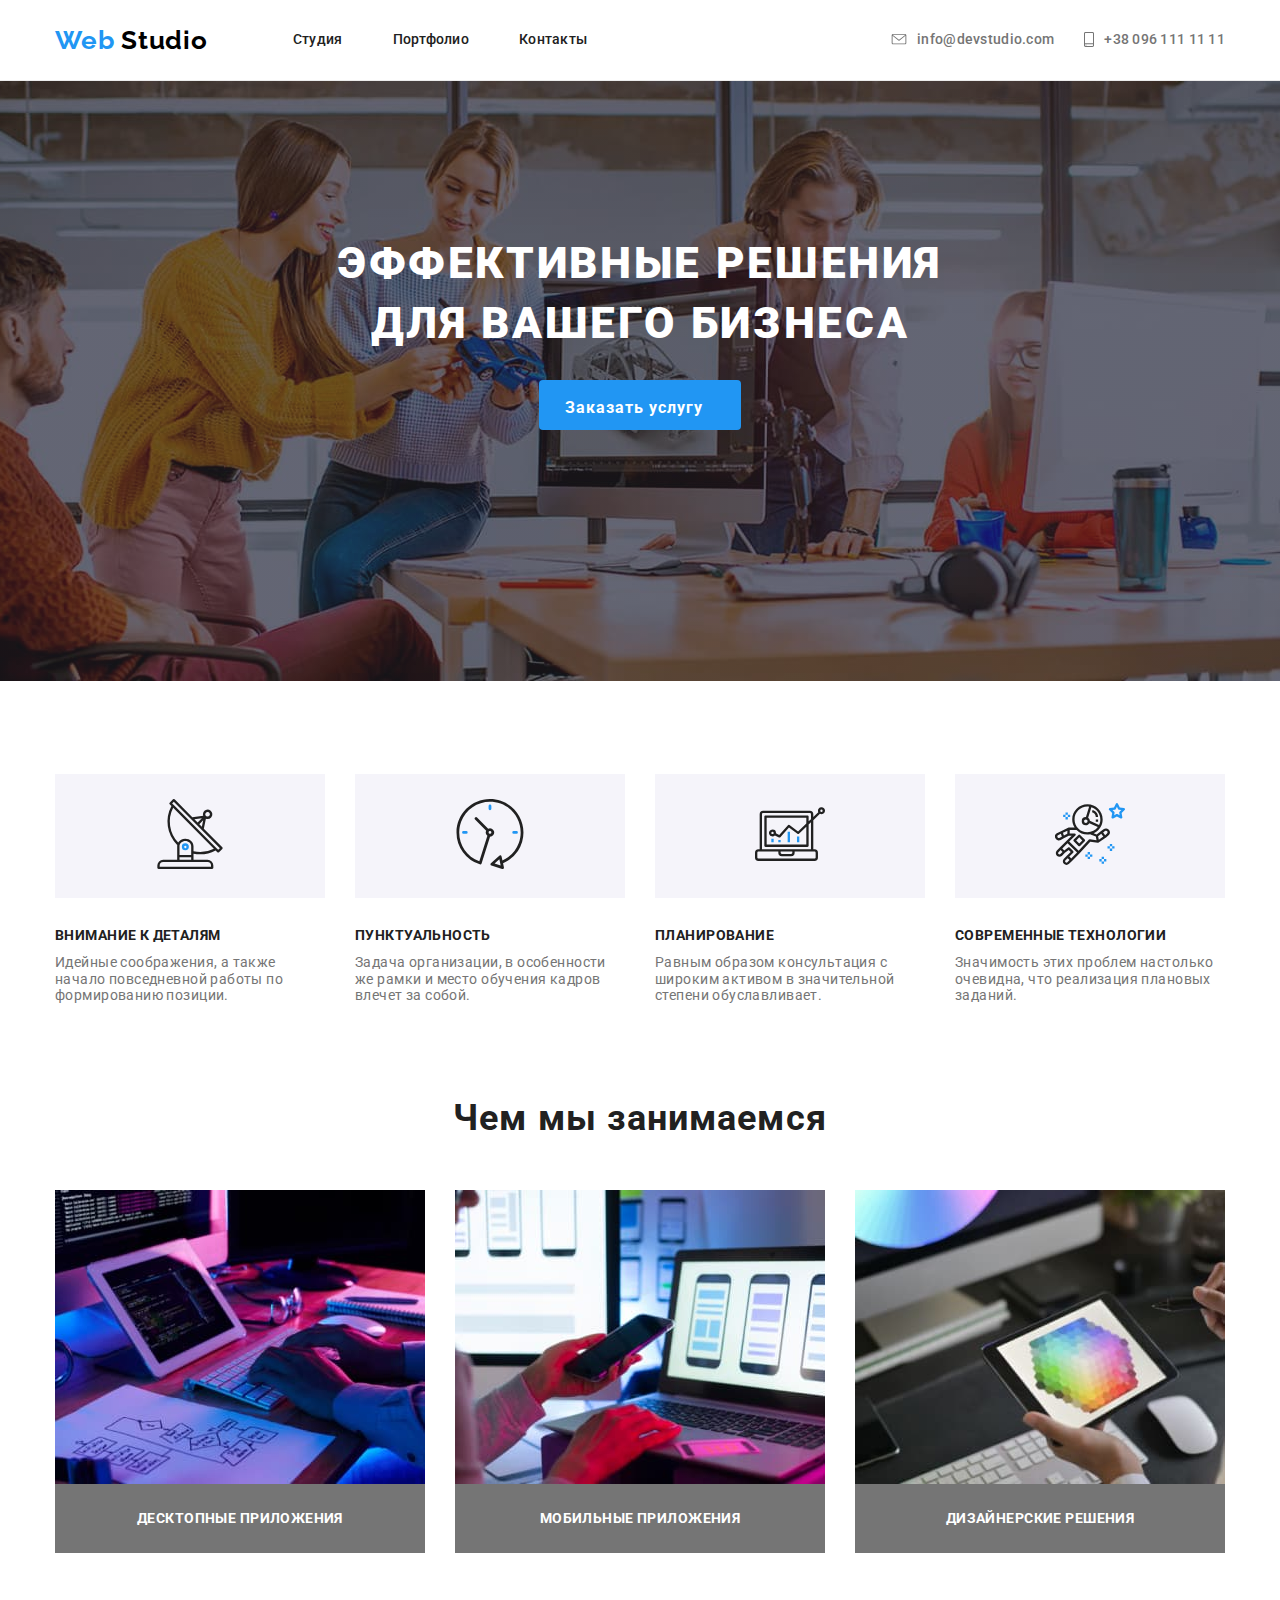
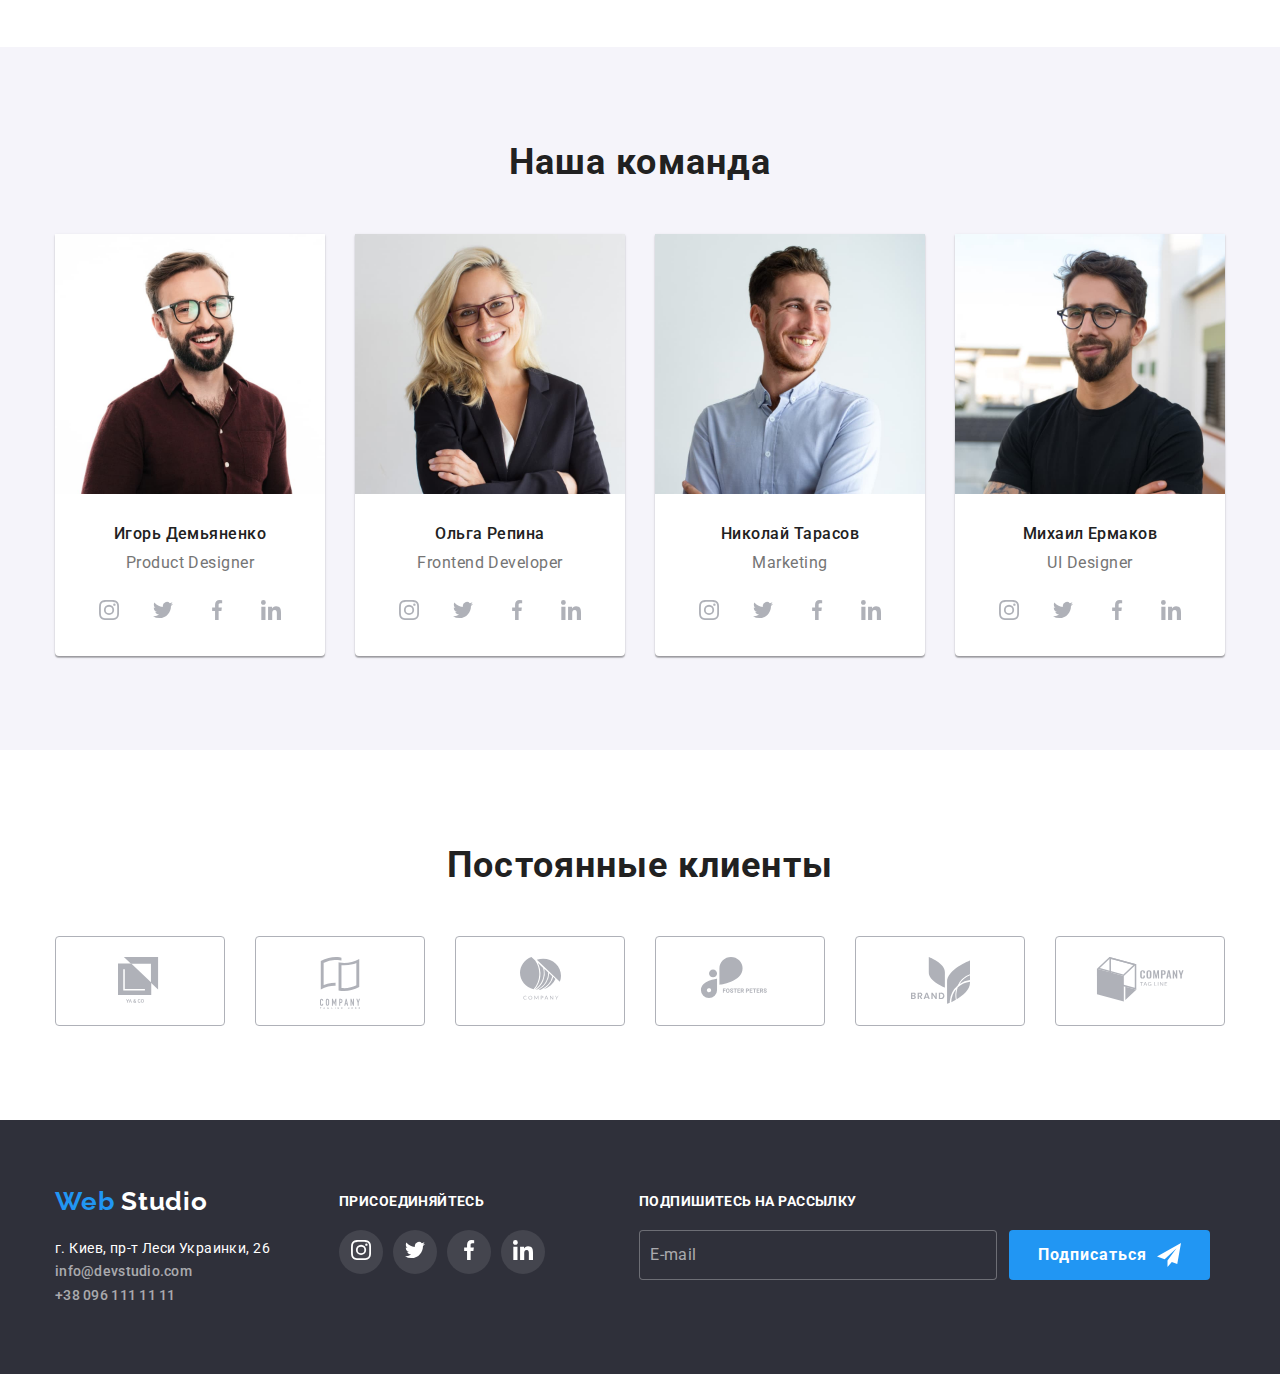
==== commit b7be08f3: "изменения по новому макету в фигме" ====
--- a/index.html
+++ b/index.html
@@ -124,8 +124,8 @@
         <ul class="list our-team">
           <li class="item">
             <div class="container-persons">
-              <img src="./images/kucherenko.jpg" alt="Кучеренко" width="270">
-              <h3 class="team-persons">Николай Кучеренко</h3>
+              <img src="./images/kucherenko.jpg" alt="Демьяненко" width="270">
+              <h3 class="team-persons">Игорь Демьяненко</h3>
               <p class="text">Product Designer</p>
               <ul class="list my-link">
                 <li class="item">
@@ -157,8 +157,8 @@
           </li>
           <li class="item">
             <div class="container-persons">
-              <img src="./images/ivanova.jpg" alt="Иванова" width="270">
-              <h3 class="team-persons">Ольга Иванова</h3>
+              <img src="./images/ivanova.jpg" alt="Репина" width="270">
+              <h3 class="team-persons">Ольга Репина</h3>
               <p class="text">Frontend Developer</p>
               <ul class="list my-link">
                 <li class="item">
@@ -190,8 +190,8 @@
           </li>
           <li class="item">
             <div class="container-persons">
-              <img src="./images/schevchenko.jpg" alt="Шевченко" width="270">
-              <h3 class="team-persons">Андрей Шевченко</h3>
+              <img src="./images/schevchenko.jpg" alt="Тарасов" width="270">
+              <h3 class="team-persons">Николай Тарасов</h3>
               <p class="text">Marketing</p>
               <ul class="list my-link">
                 <li class="item">
@@ -223,8 +223,8 @@
           </li>
           <li class="item">
             <div class="container-persons">
-              <img src="./images/nikolaev.jpg" alt="Николаев" width="270">
-              <h3 class="team-persons">Иван Николаев</h3>
+              <img src="./images/nikolaev.jpg" alt="Ермаков" width="270">
+              <h3 class="team-persons">Михаил Ермаков</h3>
               <p class="text">UI Designer</p>
               <ul class="list my-link">
                 <li class="item">
--- a/css/styles.css
+++ b/css/styles.css
@@ -11,6 +11,7 @@
   --beck-futer-color: #2f303a;
   --hover-color-link: rgba(255, 255, 255, 0.1);
   --futer-borber: rgba(255, 255, 255, 0.3);
+  --boder-line-head: #ECECEC;
 }
 
 html {
@@ -59,7 +60,9 @@
   padding-right: 15px;
   align-items: center;
 }
-
+.page-heder {
+  border-bottom: 1px solid #ECECEC;
+}
 .site-nav {
   display: flex;
   margin-left: 85px;
@@ -69,8 +72,8 @@
 }
 .site-nav .link {
   display: block;
-  padding-top: 20px;
-  padding-bottom: 20px;
+  padding-top: 32px;
+  padding-bottom: 32px;
 }
 
 .auth-nav {
@@ -159,10 +162,10 @@
   max-width: 1600px;
   margin-left: auto;
   margin-right: auto;
-  background-color: var(--title-text-color);
+  background-color: #C4C4C4;
   background-image: linear-gradient(
-      rgba(47, 48, 58, 0.8),
-      rgba(47, 48, 58, 0.8)
+      rgba(47, 48, 58, 0.4),
+      rgba(47, 48, 58, 0.4)
     ),
     url("../images/Header.jpg");
   background-size: cover;
@@ -553,6 +556,7 @@
 }
 
 .flex-list {
+  
   display: flex;
   flex-wrap: wrap;
   margin-bottom: 94px;
@@ -566,7 +570,6 @@
 }
 .flex-list .item:nth-child(3n) {
   margin-right: 0;
-  margin-bottom: 30px;
 }
 .flex-list .item:nth-last-child(-n + 3) {
   margin-bottom: 0;
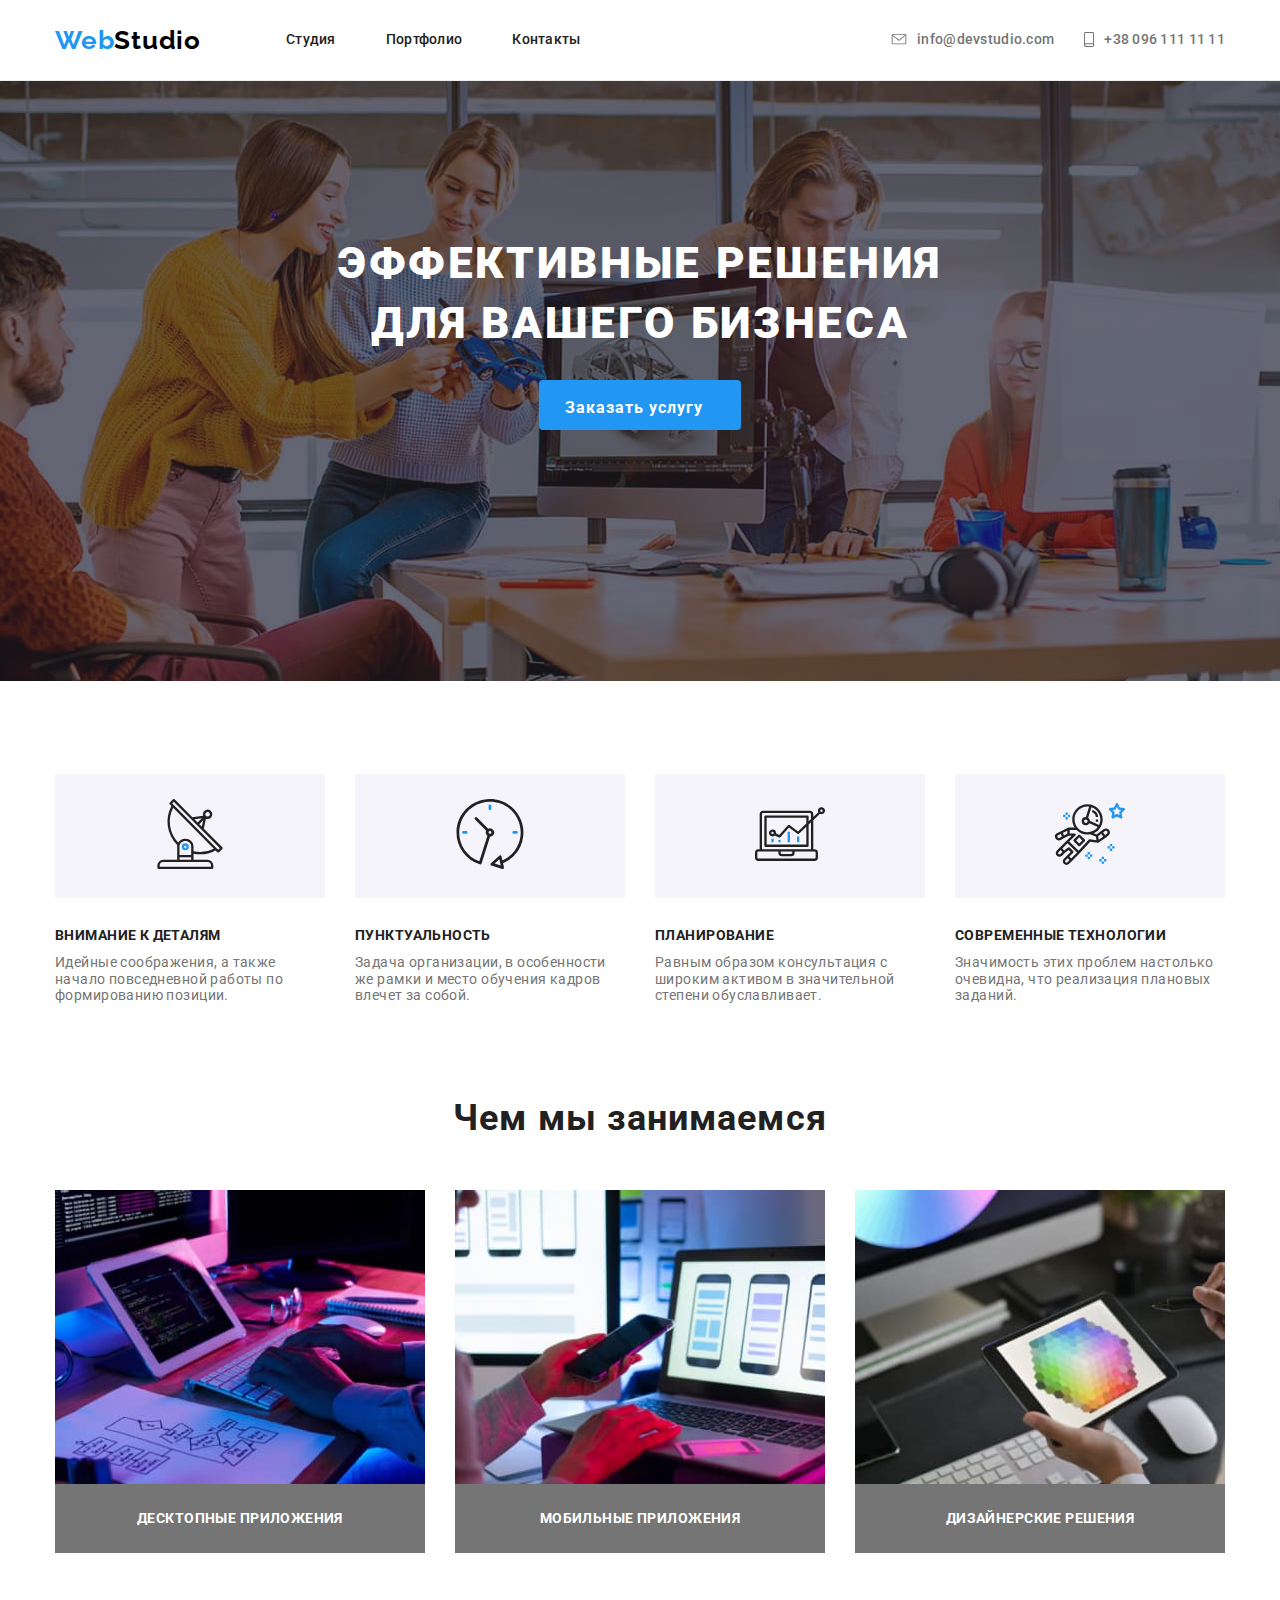
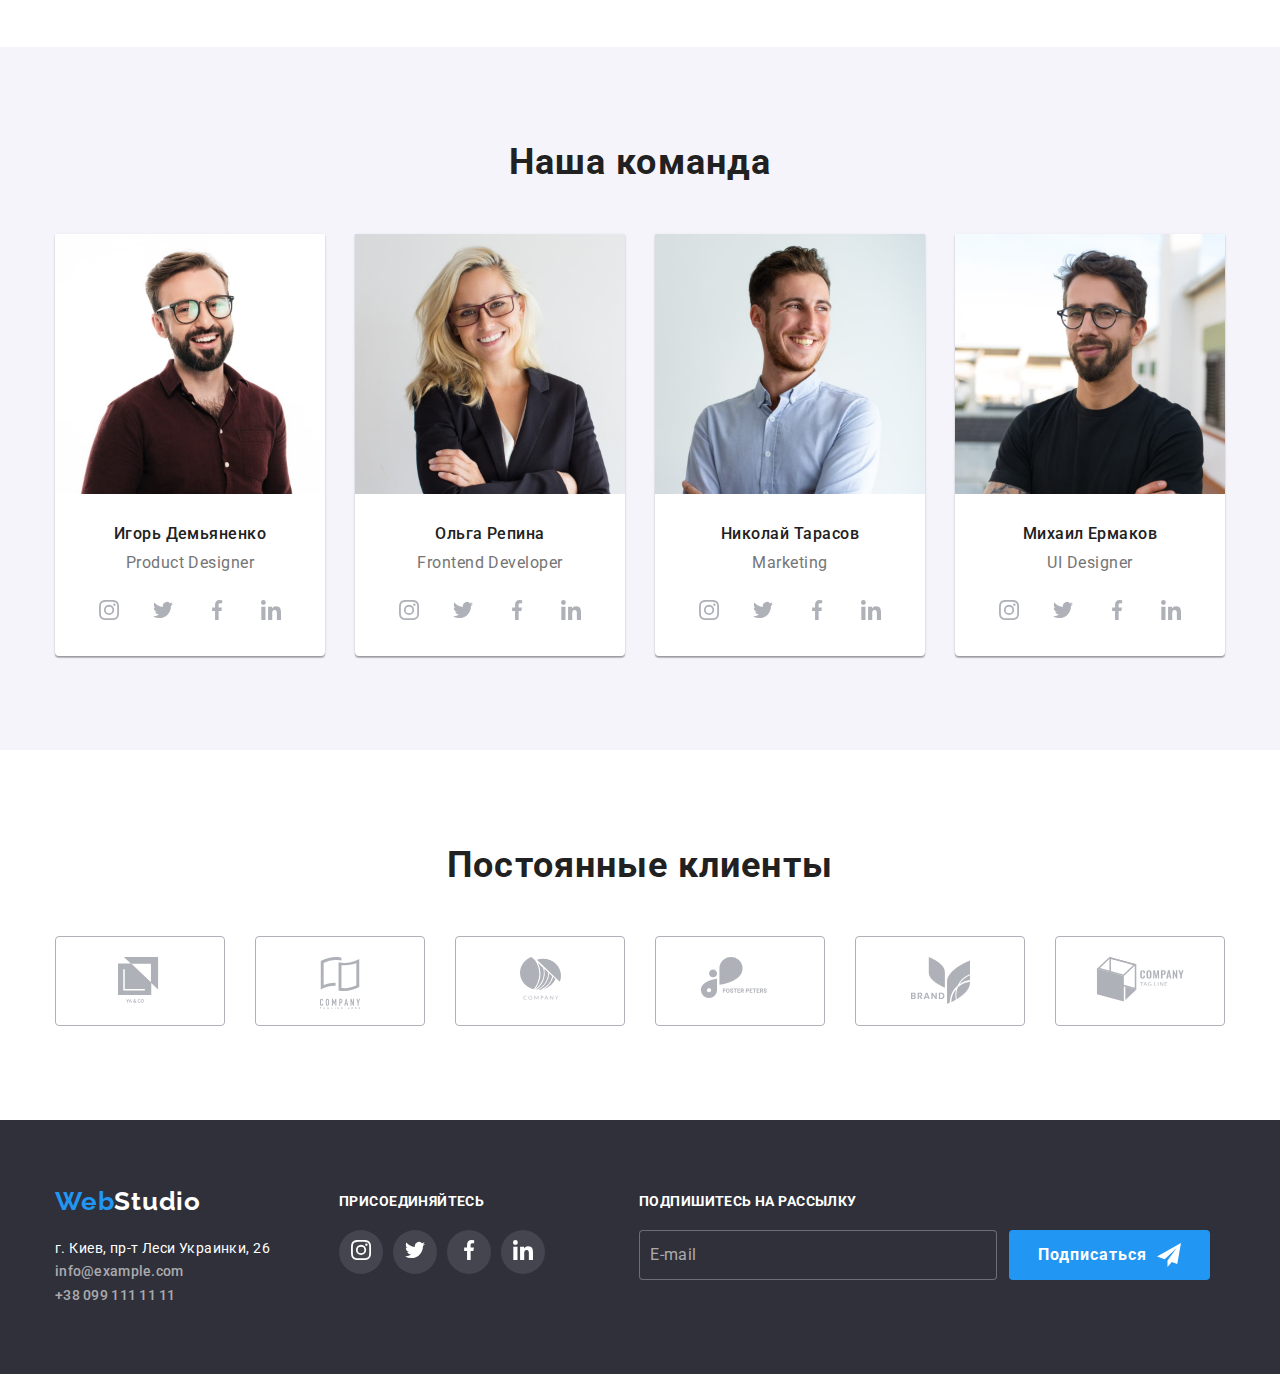
==== commit 9033f28e: "еще нашел изменения в макете" ====
--- a/index.html
+++ b/index.html
@@ -16,7 +16,7 @@
   <header class="page-heder">
     <div class="container">
       <nav class="main-nav">
-        <a href="./index.html" id="logotip" class="logo"><span class="first-word">Web</span> Studio</a>
+        <a href="./index.html" id="logotip" class="logo"><span class="first-word">Web</span>Studio</a>
         <ul class="site-nav list">
           <li class="item"><a href="" class="link">Студия</a></li>
           <li class="item"><a href="./portfolio.html" class="link">Портфолио</a></li>
@@ -311,13 +311,13 @@
   <footer class="futer-nav">
     <div class="container main-futr-nav">
       <div class="futer-address">
-        <h2 class="futer-logo"><a href="#logotip" class="logo"><span class="first-word">Web</span> Studio</a></h2>
+        <h2 class="futer-logo"><a href="#logotip" class="logo"><span class="first-word">Web</span>Studio</a></h2>
         <address class="contakts">
           <a href="https://goo.gl/maps/Xc64wXDjSddmCVxUA" target="_blank" class="adress">г. Киев, пр-т Леси Украинки, 26
           </a><br>
-          <a href="mailto:info@devstudio.com" target="_blank" class="link">info@devstudio.com
+          <a href="mailto:info@example.com" target="_blank" class="link">info@example.com
           </a><br>
-          <a href="tel:+380961111111" target="_blank" class="link">+38 096 111 11 11
+          <a href="tel:+380991111111" target="_blank" class="link">+38 099 111 11 11
           </a>
         </address>
       </div>
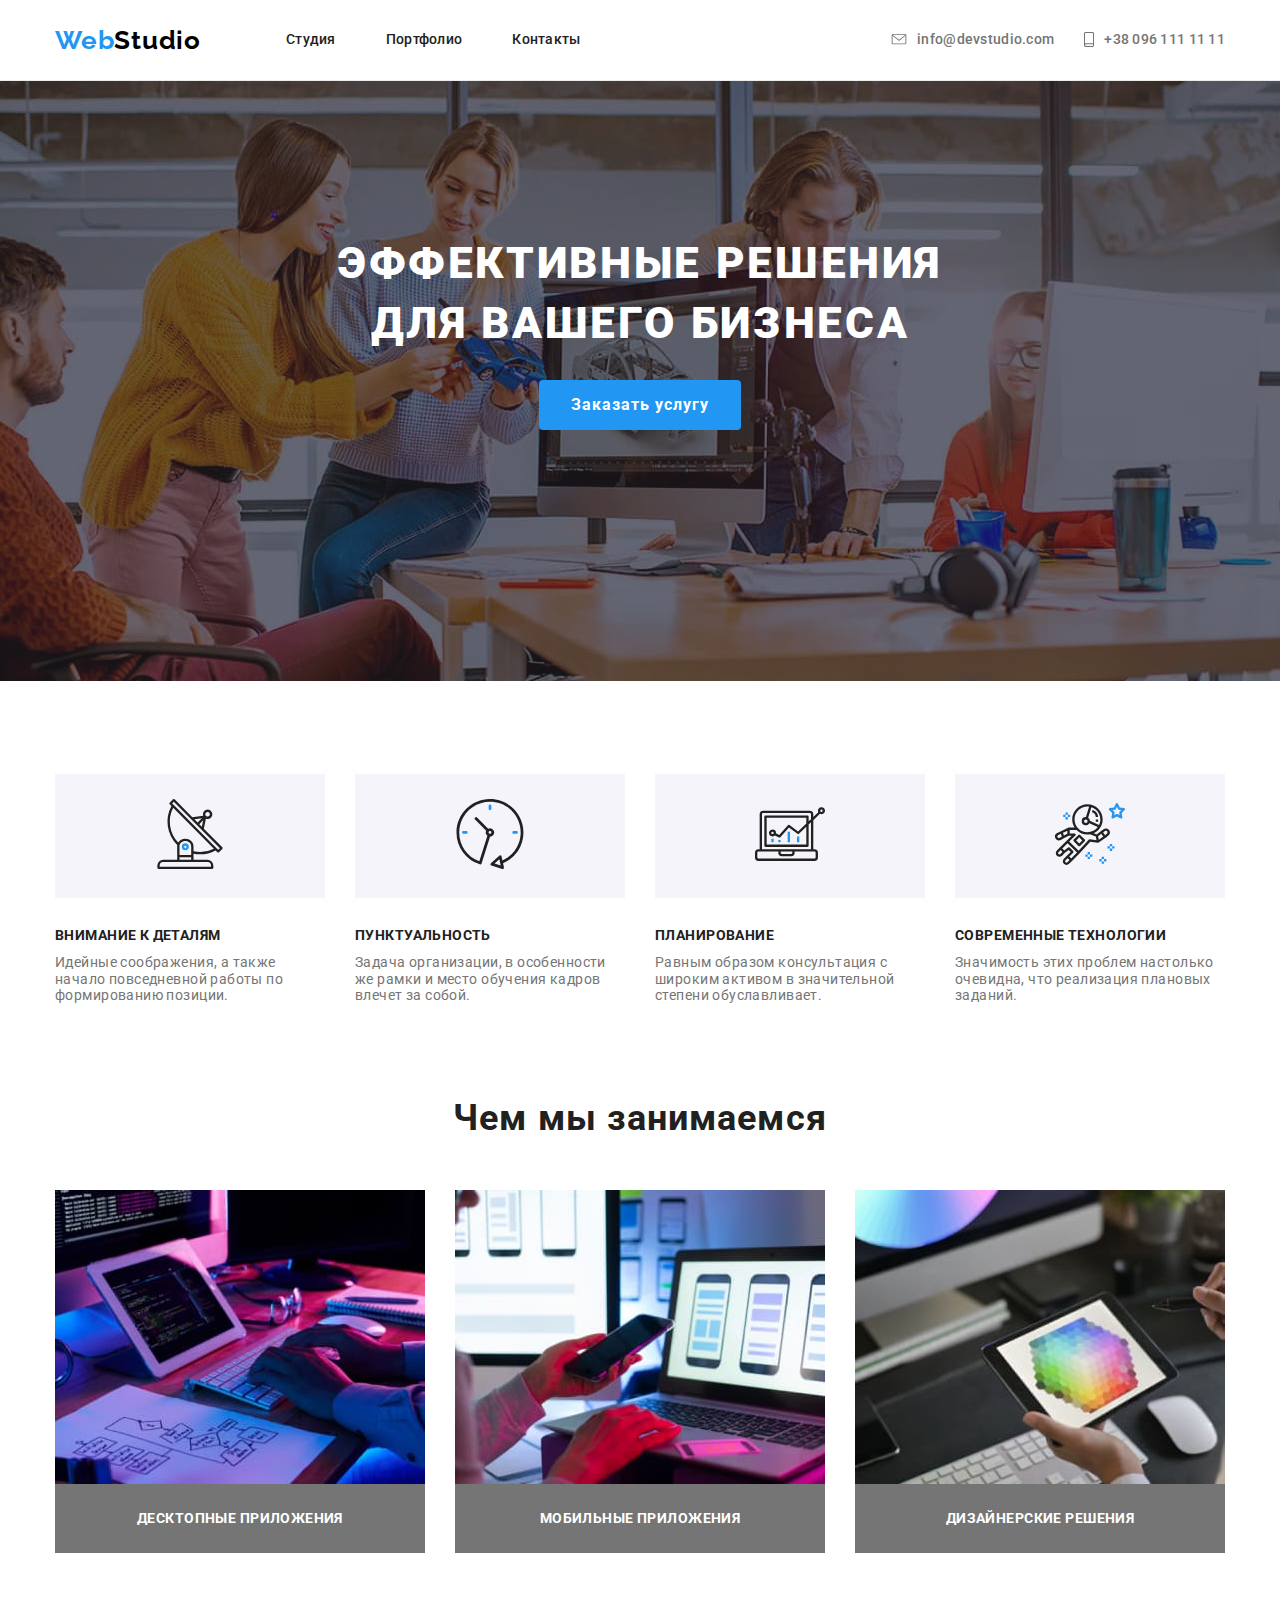
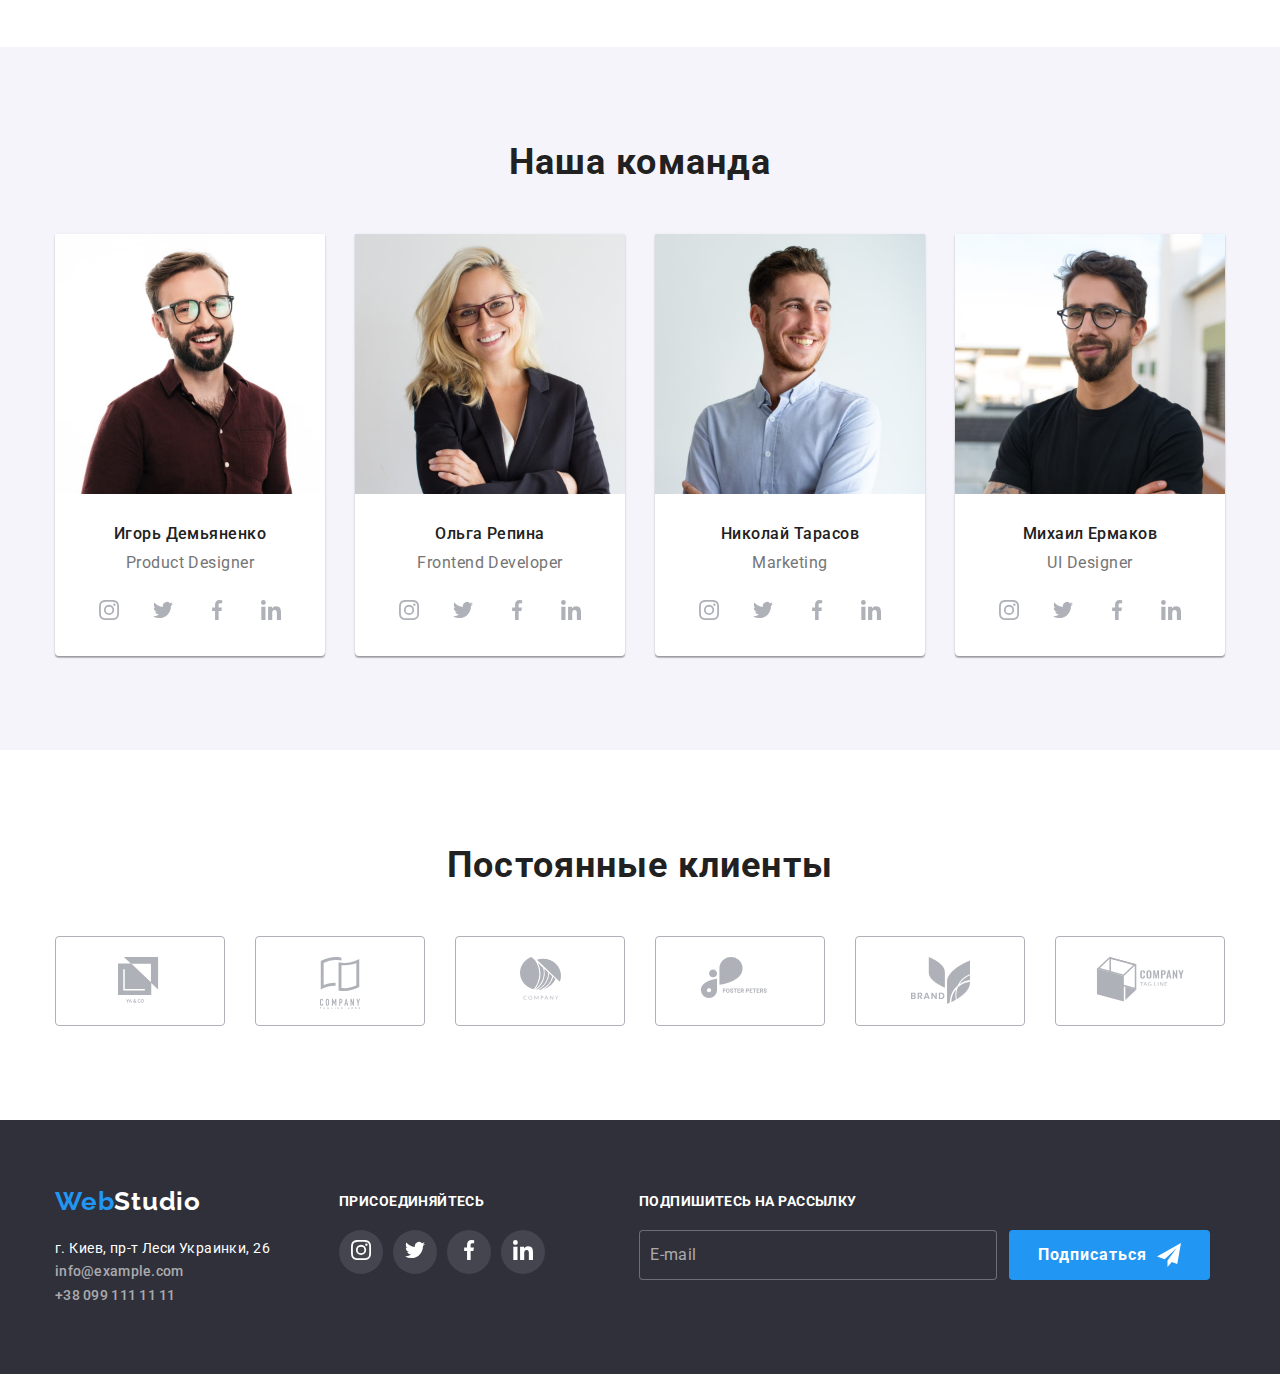
==== commit 3b02bcc1: "коректировки по замечаниям домашки" ====
--- a/index.html
+++ b/index.html
@@ -18,9 +18,9 @@
       <nav class="main-nav">
         <a href="./index.html" id="logotip" class="logo"><span class="first-word">Web</span>Studio</a>
         <ul class="site-nav list">
-          <li class="item"><a href="" class="link">Студия</a></li>
+          <li class="item"><a href="#" class="link">Студия</a></li>
           <li class="item"><a href="./portfolio.html" class="link">Портфолио</a></li>
-          <li class="item"><a href="" class="link">Контакты</a></li>
+          <li class="item"><a href="#" class="link">Контакты</a></li>
         </ul>
 
         <address class="contakts">
--- a/css/styles.css
+++ b/css/styles.css
@@ -61,7 +61,7 @@
   align-items: center;
 }
 .page-heder {
-  border-bottom: 1px solid #ECECEC;
+  border-bottom: 1px solid var(--boder-line-head);
 }
 .site-nav {
   display: flex;
@@ -197,7 +197,7 @@
 .hero .link {
   display: inline-block;
   border-radius: 4px;
-  padding: 13px 38px 7px 26px;
+  padding: 10px 32px;
   min-width: 200px;
 
   color: var(--primary-white-color);
